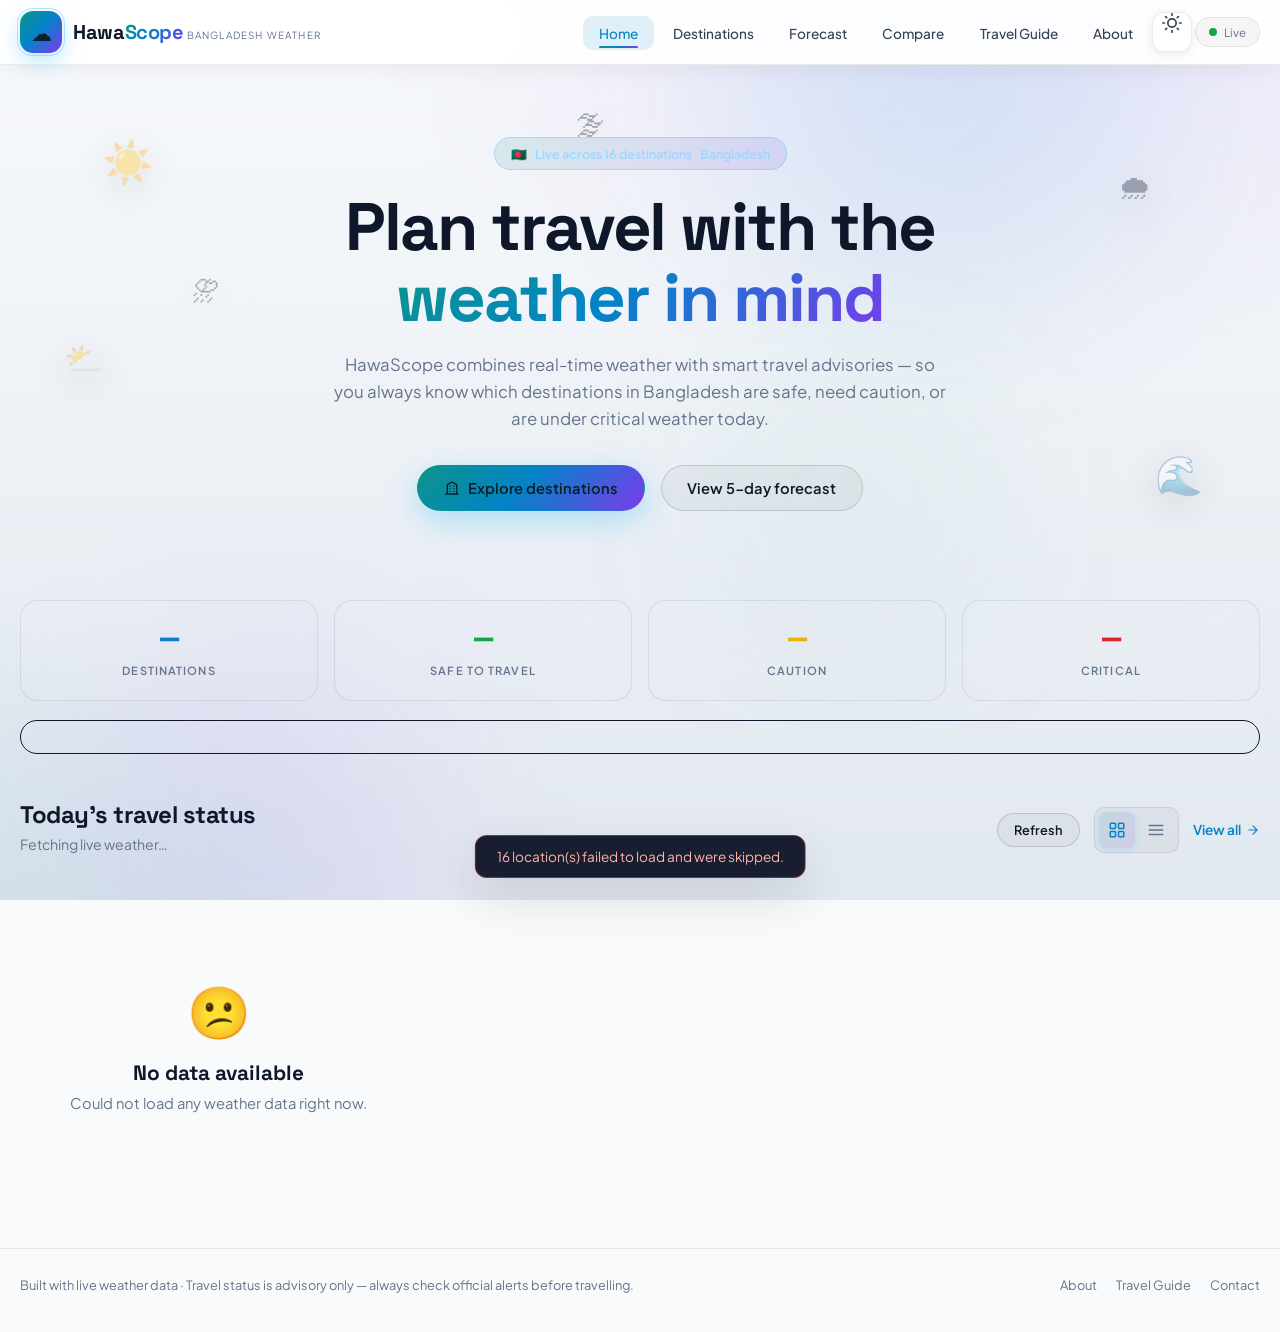
==== index.html @ f5f7fde5 "Initial commit: HawaScope weather site" ====
<!DOCTYPE html>
<html lang="en">
<head>
  <meta charset="UTF-8" />
  <meta name="viewport" content="width=device-width, initial-scale=1.0" />
  <meta name="description" content="HawaScope — real-time weather and travel guide for Bangladesh destinations" />
  <title>HawaScope — Bangladesh Travel Weather</title>
  <link rel="icon" href="data:image/svg+xml,<svg xmlns='http://www.w3.org/2000/svg' viewBox='0 0 100 100'><text y='.9em' font-size='90'>🌤</text></svg>" />
  <link rel="preconnect" href="https://fonts.googleapis.com" />
  <link rel="preconnect" href="https://fonts.gstatic.com" crossorigin />
  <link href="https://fonts.googleapis.com/css2?family=Space+Grotesk:wght@500;600;700&family=Plus+Jakarta+Sans:wght@400;500;600;700&family=JetBrains+Mono:wght@400;500;600;700&display=swap" rel="stylesheet" />
  <link rel="stylesheet" href="css/style.css" />
</head>
<body>
  <div class="bg" aria-hidden="true">
    <div class="orb orb-a"></div>
    <div class="orb orb-b"></div>
    <div class="orb orb-c"></div>
  </div>

  <nav class="navbar">
    <div class="container nav-inner">
      <a class="logo" href="index.html">
        <span class="logo-mark">☁</span>
        <span>
          <span class="logo-text">Hawa<span class="grad-text">Scope</span></span>
          <span class="logo-tag">Bangladesh Weather</span>
        </span>
      </a>
      <button class="nav-toggle" aria-label="Menu">☰</button>
      <ul class="nav-links">
        <li><a class="nav-link" href="index.html">Home</a></li>
        <li><a class="nav-link" href="destinations.html">Destinations</a></li>
        <li><a class="nav-link" href="forecast.html">Forecast</a></li>
        <li><a class="nav-link" href="compare.html">Compare</a></li>
        <li><a class="nav-link" href="guide.html">Travel Guide</a></li>
        <li><a class="nav-link" href="about.html">About</a></li>
        <li>
          <button class="theme-toggle" id="themeToggle" aria-label="Toggle theme" title="Toggle theme">
            <svg class="theme-icon-sun" viewBox="0 0 24 24" fill="none" stroke="currentColor" stroke-width="2" stroke-linecap="round" stroke-linejoin="round"><circle cx="12" cy="12" r="5"/><path d="M12 1v2M12 21v2M4.22 4.22l1.42 1.42M18.36 18.36l1.42 1.42M1 12h2M21 12h2M4.22 19.78l1.42-1.42M18.36 5.64l1.42-1.42"/></svg>
            <svg class="theme-icon-moon" viewBox="0 0 24 24" fill="none" stroke="currentColor" stroke-width="2" stroke-linecap="round" stroke-linejoin="round"><path d="M12 3a6 6 0 0 0 9 9 9 9 0 1 1-9-9Z"/></svg>
          </button>
        </li>
        <li><span class="nav-status"><i class="live-dot"></i><span id="navStatus">Live</span></span></li>
      </ul>
    </div>
  </nav>

  <header class="hero">
    <div class="hero-weather-icons" aria-hidden="true">
      <span class="float-icon">☀️</span>
      <span class="float-icon">🌧</span>
      <span class="float-icon">⛅</span>
      <span class="float-icon">🌊</span>
      <span class="float-icon">⛈</span>
      <span class="float-icon">🌫</span>
    </div>
    <div class="container hero-inner">
      <div class="hero-badge"><span>🇧🇩</span> Live across 16 destinations · Bangladesh</div>
      <h1 class="hero-title">Plan travel with the <span class="grad-text">weather in mind</span></h1>
      <p class="hero-sub">HawaScope combines real-time weather with smart travel advisories — so you always know which destinations in Bangladesh are safe, need caution, or are under critical weather today.</p>
      <div class="hero-actions">
        <a class="btn btn-primary" href="destinations.html">
          <svg viewBox="0 0 24 24" fill="none" stroke="currentColor" stroke-width="2" stroke-linecap="round" stroke-linejoin="round"><path d="M3 21h18M5 21V7l7-4 7 4v14M9 9h.01M9 13h.01M9 17h.01M15 9h.01M15 13h.01M15 17h.01"/></svg>
          Explore destinations
        </a>
        <a class="btn btn-ghost" href="forecast.html">View 5-day forecast</a>
      </div>
    </div>
  </header>

  <main class="container">
    <section class="stat-row" id="statRow">
      <div class="stat accent"><div class="stat-value" id="statTotal">—</div><div class="stat-label">Destinations</div></div>
      <div class="stat good"><div class="stat-value" id="statGood">—</div><div class="stat-label">Safe to travel</div></div>
      <div class="stat caution"><div class="stat-value" id="statCaution">—</div><div class="stat-label">Caution</div></div>
      <div class="stat critical"><div class="stat-value" id="statCritical">—</div><div class="stat-label">Critical</div></div>
    </section>

    <section class="status-alert" id="statusAlert" hidden></section>

    <div class="section-head">
      <div>
        <h2>Today's travel status</h2>
        <p class="section-sub" id="lastUpdated">Fetching live weather…</p>
      </div>
      <div style="display:flex;align-items:center;gap:0.9rem">
        <button id="refreshBtn" class="btn btn-ghost btn-sm" title="Refresh weather data">Refresh</button>
        <div class="view-toggle" role="group" aria-label="View mode">
          <button type="button" class="view-btn active" data-view="grid" aria-pressed="true" title="Grid view">
            <svg viewBox="0 0 24 24" fill="none" stroke="currentColor" stroke-width="2" stroke-linecap="round" stroke-linejoin="round"><rect x="3" y="3" width="7" height="7" rx="1"/><rect x="14" y="3" width="7" height="7" rx="1"/><rect x="3" y="14" width="7" height="7" rx="1"/><rect x="14" y="14" width="7" height="7" rx="1"/></svg>
          </button>
          <button type="button" class="view-btn" data-view="list" aria-pressed="false" title="List view">
            <svg viewBox="0 0 24 24" fill="none" stroke="currentColor" stroke-width="2" stroke-linecap="round" stroke-linejoin="round"><line x1="3" y1="6" x2="21" y2="6"/><line x1="3" y1="12" x2="21" y2="12"/><line x1="3" y1="18" x2="21" y2="18"/></svg>
          </button>
        </div>
        <a class="section-link" href="destinations.html">View all <svg viewBox="0 0 24 24" fill="none" stroke="currentColor" stroke-width="2" stroke-linecap="round" stroke-linejoin="round"><path d="M5 12h14M12 5l7 7-7 7"/></svg></a>
      </div>
    </div>

    <section class="dest-grid critical-row" id="criticalGrid" hidden></section>
    <section class="dest-grid main-grid" id="destGrid"></section>
  </main>

  <footer class="site-footer">
    <div class="container footer-inner">
      <p>Built with live weather data · Travel status is advisory only — always check official alerts before travelling.</p>
      <div class="footer-links">
        <a href="about.html">About</a>
        <a href="guide.html">Travel Guide</a>
        <a href="about.html#contact">Contact</a>
      </div>
    </div>
  </footer>

  <div class="modal-overlay" id="modalOverlay" hidden>
    <div class="modal" role="dialog" aria-modal="true" aria-labelledby="modalTitle">
      <button class="modal-close" id="modalClose" aria-label="Close">×</button>
      <div id="modalBody"></div>
    </div>
  </div>

  <div id="toast" class="toast" hidden></div>

  <script src="js/shared.js"></script>
  <script src="js/home.js"></script>
</body>
</html>
---- css/style.css ----
:root {
  --bg: #070b14;
  --bg-soft: #0c1220;
  --bg-card: #0e1524;
  --card: rgba(255, 255, 255, 0.055);
  --card-hover: rgba(255, 255, 255, 0.09);
  --border: rgba(255, 255, 255, 0.09);
  --border-strong: rgba(255, 255, 255, 0.16);
  --text: #eef2f9;
  --muted: #94a3b8;
  --good: #2ecc71;
  --caution: #f5a623;
  --critical: #ef4444;
  --teal: #2dd4bf;
  --violet: #8b5cf6;
  --amber: #fbbf24;
  --sky: #38bdf8;
  --accent: #38bdf8;
  --grad: linear-gradient(135deg, #2dd4bf 0%, #38bdf8 45%, #8b5cf6 100%);
  --grad-soft: linear-gradient(135deg, rgba(45, 212, 191, 0.14), rgba(139, 92, 246, 0.14));
  --radius: 18px;
  --radius-sm: 12px;
  --shadow: 0 20px 50px rgba(0, 0, 0, 0.45);
  --good-soft: rgba(46, 204, 113, 0.16);
  --caution-soft: rgba(245, 166, 35, 0.16);
  --critical-soft: rgba(239, 68, 68, 0.16);
  --font-display: 'Space Grotesk', 'Segoe UI', sans-serif;
  --font-body: 'Plus Jakarta Sans', 'Segoe UI', sans-serif;
  --font-mono: 'JetBrains Mono', 'SFMono-Regular', Consolas, monospace;
  --font: var(--font-body);
}

[data-theme="light"] {
  --bg: #f8fafc;
  --bg-soft: #f1f5f9;
  --bg-card: #ffffff;
  --card: rgba(0, 0, 0, 0.035);
  --card-hover: rgba(0, 0, 0, 0.06);
  --border: rgba(0, 0, 0, 0.08);
  --border-strong: rgba(0, 0, 0, 0.14);
  --text: #0f172a;
  --muted: #64748b;
  --good: #16a34a;
  --caution: #eab308;
  --critical: #dc2626;
  --teal: #0d9488;
  --violet: #7c3aed;
  --amber: #f59e0b;
  --sky: #0284c7;
  --accent: #0284c7;
  --grad: linear-gradient(135deg, #0d9488 0%, #0284c7 45%, #7c3aed 100%);
  --grad-soft: linear-gradient(135deg, rgba(13, 148, 136, 0.12), rgba(124, 58, 237, 0.12));
  --shadow: 0 20px 50px rgba(0, 0, 0, 0.12);
  --good-soft: rgba(22, 163, 74, 0.14);
  --caution-soft: rgba(234, 179, 8, 0.14);
  --critical-soft: rgba(220, 38, 38, 0.14);
}

* { margin: 0; padding: 0; box-sizing: border-box; }
html { scroll-behavior: smooth; }
body {
  font-family: var(--font-body);
  background: var(--bg);
  color: var(--text);
  min-height: 100vh;
  overflow-x: hidden;
  display: flex;
  flex-direction: column;
  transition: background 0.3s ease, color 0.3s ease;
}
main { flex: 1; }

h1, h2, h3, h4, h5, h6, .logo-text, .hero-title, .page-title, .section-head h2, .card-body h2, .featured-badge h2 {
  font-family: var(--font-display);
}

body, .nav-link, .btn, .chip, .search-box input, .summary-bar, .legend, .status-alert, .card-sub, .featured-sub, .featured-reason span, .featured-desc, .card-foot, .card-foot .guide-link, .section-link, .page-sub, .hero-sub, .nav-status, .filter-chips, .toolbar {
  font-family: var(--font-body);
}

.stat .stat-value,
.stat-value,
.weather-text .temp,
.featured-temp .temp,
.featured-metrics .metric .metric-value,
.metric-tile .m-value,
.summary-count,
.summary-legends .legend,
.card-weather .metric span,
.card-weather .metric,
.metric .metric-value {
  font-family: var(--font-mono);
}

/* ---------- Animated background ---------- */
.bg {
  position: fixed;
  inset: 0;
  z-index: -1;
  overflow: hidden;
  background:
    radial-gradient(1200px 800px at 80% -10%, rgba(139, 92, 246, 0.16), transparent 60%),
    radial-gradient(1000px 700px at -10% 110%, rgba(45, 212, 191, 0.12), transparent 60%),
    linear-gradient(180deg, #070b14 0%, #0a1120 100%);
  transition: background 0.5s ease;
}
[data-theme="light"] .bg {
  background:
    radial-gradient(1200px 800px at 80% -10%, rgba(124, 58, 237, 0.12), transparent 60%),
    radial-gradient(1000px 700px at -10% 110%, rgba(13, 148, 136, 0.1), transparent 60%),
    linear-gradient(180deg, #f8fafc 0%, #e2e8f0 100%);
}
.orb {
  position: absolute;
  border-radius: 50%;
  filter: blur(90px);
  opacity: 0.5;
  animation: float 18s ease-in-out infinite;
}
.orb-a { width: 420px; height: 420px; top: -120px; right: 10%; background: rgba(56, 189, 248, 0.25); }
.orb-b { width: 380px; height: 380px; bottom: -120px; left: 5%; background: rgba(139, 92, 246, 0.22); animation-delay: -6s; }
.orb-c { width: 300px; height: 300px; top: 40%; left: 55%; background: rgba(45, 212, 191, 0.12); animation-delay: -12s; }
[data-theme="light"] .orb-a { background: rgba(2, 132, 199, 0.18); }
[data-theme="light"] .orb-b { background: rgba(124, 58, 237, 0.15); }
[data-theme="light"] .orb-c { background: rgba(13, 148, 136, 0.1); }
@keyframes float {
  0%, 100% { transform: translateY(0) scale(1); }
  50% { transform: translateY(-40px) scale(1.08); }
}

/* ---------- Layout ---------- */
.container { width: min(1280px, 100% - 2.5rem); margin-inline: auto; }

/* ---------- Navbar ---------- */
.navbar {
  position: sticky;
  top: 0;
  z-index: 90;
  background: var(--navbar-bg);
  backdrop-filter: blur(16px);
  border-bottom: 1px solid var(--border);
  transition: background 0.3s ease, border-color 0.3s ease;
}
[data-theme="light"] .navbar {
  --navbar-bg: rgba(255, 255, 255, 0.92);
  --navbar-shadow: 0 4px 24px rgba(0, 0, 0, 0.06);
  box-shadow: var(--navbar-shadow);
}
[data-theme="dark"] .navbar {
  --navbar-bg: rgba(7, 11, 20, 0.85);
  --navbar-shadow: none;
  box-shadow: none;
}
.nav-inner {
  display: flex;
  align-items: center;
  justify-content: space-between;
  gap: 1.5rem;
  padding: 0.7rem 0;
}
.logo { display: flex; align-items: center; gap: 0.7rem; text-decoration: none; color: var(--text); }
.logo-mark {
  width: 42px; height: 42px;
  display: grid; place-items: center;
  border-radius: 13px;
  background: var(--grad);
  color: #06222a;
  font-size: 1.3rem;
  box-shadow: 0 8px 22px rgba(56, 189, 248, 0.35);
  position: relative;
}
.logo-mark::after {
  content: '';
  position: absolute; inset: -3px;
  border-radius: 15px;
  border: 1px solid rgba(56, 189, 248, 0.35);
  animation: ring 3s ease infinite;
}
@keyframes ring {
  0%, 100% { transform: scale(1); opacity: 0.6; }
  50% { transform: scale(1.12); opacity: 0; }
}
.logo-text { font-size: 1.25rem; font-weight: 800; letter-spacing: -0.02em; }
.logo-text .grad-text { background: var(--grad); -webkit-background-clip: text; background-clip: text; -webkit-text-fill-color: transparent; }
.logo-tag { font-size: 0.62rem; color: var(--muted); letter-spacing: 0.12em; text-transform: uppercase; }

.nav-links { display: flex; align-items: center; gap: 0.2rem; list-style: none; }
.nav-link {
  padding: 0.55rem 1rem;
  border-radius: 10px;
  font-size: 0.85rem;
  font-weight: 500;
  color: var(--nav-link-color);
  text-decoration: none;
  transition: all 0.2s ease;
  position: relative;
}
[data-theme="light"] .nav-link { --nav-link-color: #334155; }
[data-theme="dark"] .nav-link { --nav-link-color: var(--muted); }
.nav-link:hover { color: var(--nav-link-hover-color); background: var(--nav-link-hover-bg); }
[data-theme="light"] .nav-link:hover { --nav-link-hover-color: #0f172a; --nav-link-hover-bg: rgba(0, 0, 0, 0.06); }
[data-theme="dark"] .nav-link:hover { --nav-link-hover-color: var(--text); --nav-link-hover-bg: var(--card); }
.nav-link.active { color: var(--nav-link-active-color); background: var(--nav-link-active-bg); }
[data-theme="light"] .nav-link.active { --nav-link-active-color: var(--sky); --nav-link-active-bg: rgba(2, 132, 199, 0.12); }
[data-theme="dark"] .nav-link.active { --nav-link-active-color: var(--text); --nav-link-active-bg: var(--grad-soft); }
.nav-link.active::after {
  content: '';
  position: absolute;
  left: 1rem; right: 1rem; bottom: 0.15rem;
  height: 2.5px;
  border-radius: 2px;
  background: var(--grad);
}
.nav-status {
  display: inline-flex; align-items: center; gap: 0.45rem;
  font-size: 0.72rem; color: var(--muted);
  border: 1px solid var(--border);
  padding: 0.4rem 0.8rem;
  border-radius: 999px;
  background: var(--card);
}
.live-dot { width: 8px; height: 8px; border-radius: 50%; background: var(--good); box-shadow: 0 0 0 0 rgba(46, 204, 113, 0.6); animation: livePulse 1.6s infinite; }
.live-dot.off { background: var(--caution); animation: none; box-shadow: none; }
@keyframes livePulse {
  0% { box-shadow: 0 0 0 0 rgba(46, 204, 113, 0.6); }
  70% { box-shadow: 0 0 0 7px rgba(46, 204, 113, 0); }
  100% { box-shadow: 0 0 0 0 rgba(46, 204, 113, 0); }
}
.nav-toggle { display: none; background: none; border: 1px solid var(--border); color: var(--text); border-radius: 10px; width: 40px; height: 40px; font-size: 1.2rem; cursor: pointer; }
.theme-toggle {
  display: grid;
  place-items: center;
  width: 40px;
  height: 40px;
  border: 1px solid var(--border);
  border-radius: 12px;
  background: var(--theme-toggle-bg);
  color: var(--theme-toggle-color);
  cursor: pointer;
  transition: all 0.25s ease;
  box-shadow: var(--theme-toggle-shadow);
}
[data-theme="light"] .theme-toggle { --theme-toggle-bg: #fff; --theme-toggle-color: #334155; --theme-toggle-shadow: 0 2px 8px rgba(0, 0, 0, 0.08); }
[data-theme="dark"] .theme-toggle { --theme-toggle-bg: var(--card); --theme-toggle-color: var(--text); --theme-toggle-shadow: 0 2px 8px rgba(0, 0, 0, 0.2); }
.theme-toggle:hover { background: var(--theme-toggle-hover-bg); border-color: var(--border-strong); transform: scale(1.08); box-shadow: var(--theme-toggle-hover-shadow); }
[data-theme="light"] .theme-toggle:hover { --theme-toggle-hover-bg: #f8fafc; --theme-toggle-hover-shadow: 0 4px 16px rgba(0, 0, 0, 0.1); }
[data-theme="dark"] .theme-toggle:hover { --theme-toggle-hover-bg: var(--card-hover); --theme-toggle-hover-shadow: 0 4px 16px rgba(0, 0, 0, 0.3); }
.theme-toggle:active { transform: scale(0.95); }
.theme-toggle:focus-visible { outline: 2px solid var(--sky); outline-offset: 2px; }
.theme-toggle svg { width: 20px; height: 20px; transition: transform 0.35s cubic-bezier(0.34, 1.56, 0.64, 1), opacity 0.3s ease; }
.theme-toggle .theme-icon-sun { transform: rotate(-90deg) scale(0); opacity: 0; }
.theme-toggle .theme-icon-moon { transform: rotate(0) scale(1); opacity: 1; }
[data-theme="light"] .theme-toggle .theme-icon-sun { transform: rotate(0) scale(1); opacity: 1; }
[data-theme="light"] .theme-toggle .theme-icon-moon { transform: rotate(90deg) scale(0); opacity: 0; }

/* ---------- Hero ---------- */
.hero { position: relative; padding: 4.5rem 0 3rem; overflow: hidden; }
.hero-inner { text-align: center; max-width: 820px; margin-inline: auto; }
.hero-badge {
  display: inline-flex; align-items: center; gap: 0.5rem;
  font-size: 0.78rem; font-weight: 600;
  padding: 0.45rem 1rem;
  border-radius: 999px;
  background: var(--grad-soft);
  border: 1px solid rgba(56, 189, 248, 0.3);
  color: #9ad7ff;
  margin-bottom: 1.4rem;
  animation: fadeUp 0.6s ease both;
}
.hero-title {
  font-size: clamp(2.4rem, 6vw, 4.2rem);
  font-weight: 800;
  letter-spacing: -0.03em;
  line-height: 1.05;
  animation: fadeUp 0.6s ease 0.08s both;
}
.hero-title .grad-text {
  background: var(--grad);
  -webkit-background-clip: text;
  background-clip: text;
  -webkit-text-fill-color: transparent;
}
.hero-sub {
  margin-top: 1.2rem;
  font-size: 1.05rem;
  color: var(--muted);
  max-width: 620px;
  margin-inline: auto;
  line-height: 1.6;
  animation: fadeUp 0.6s ease 0.16s both;
}
.hero-actions { margin-top: 2rem; display: flex; gap: 1rem; justify-content: center; flex-wrap: wrap; animation: fadeUp 0.6s ease 0.24s both; }
.btn {
  display: inline-flex; align-items: center; gap: 0.5rem;
  padding: 0.8rem 1.6rem;
  border-radius: 999px;
  font-weight: 600;
  font-size: 0.92rem;
  text-decoration: none;
  border: 1px solid transparent;
  cursor: pointer;
  transition: 0.22s;
  font-family: inherit;
}
.btn-primary { background: var(--grad); color: #052024; box-shadow: 0 10px 30px rgba(56, 189, 248, 0.35); }
.btn-primary:hover { transform: translateY(-2px); box-shadow: 0 14px 36px rgba(56, 189, 248, 0.5); }
.btn-ghost { background: var(--card); color: var(--text); border-color: var(--border-strong); backdrop-filter: blur(8px); }
.btn-ghost:hover { background: var(--card-hover); transform: translateY(-2px); }
.btn svg { width: 16px; height: 16px; }
.btn-sm { padding: 0.5rem 1rem; font-size: 0.8rem; }
.btn[disabled] { opacity: 0.6; cursor: wait; transform: none; }

.hero-weather-icons { position: absolute; inset: 0; pointer-events: none; }
.float-icon {
  position: absolute;
  font-size: 2.2rem;
  opacity: 0.35;
  filter: drop-shadow(0 10px 20px rgba(0,0,0,0.4));
  animation: bob 7s ease-in-out infinite;
}
.float-icon:nth-child(1) { top: 14%; left: 8%; animation-delay: 0s; font-size: 2.6rem; }
.float-icon:nth-child(2) { top: 20%; right: 10%; animation-delay: -1.5s; font-size: 2.1rem; }
.float-icon:nth-child(3) { top: 55%; left: 5%; animation-delay: -3s; font-size: 2rem; }
.float-icon:nth-child(4) { bottom: 12%; right: 6%; animation-delay: -4.5s; font-size: 2.4rem; }
.float-icon:nth-child(5) { top: 42%; left: 15%; animation-delay: -6s; font-size: 1.7rem; }
.float-icon:nth-child(6) { top: 8%; left: 45%; animation-delay: -2.2s; font-size: 1.8rem; }
@keyframes bob {
  0%, 100% { transform: translateY(0) rotate(-4deg); }
  50% { transform: translateY(-22px) rotate(5deg); }
}

/* ---------- Stats row ---------- */
.stat-row {
  display: grid;
  grid-template-columns: repeat(auto-fit, minmax(160px, 1fr));
  gap: 1rem;
  margin-top: 2.6rem;
}
.stat {
  position: relative;
  background: linear-gradient(145deg, rgba(255,255,255,0.06) 0%, rgba(255,255,255,0.025) 100%);
  border: 1px solid var(--border);
  border-radius: 18px;
  padding: 1.4rem 1.5rem;
  text-align: center;
  backdrop-filter: blur(20px);
  animation: statEntrance 0.6s cubic-bezier(0.16, 1, 0.3, 1) both;
  overflow: hidden;
  transition: all 0.3s ease;
}
.stat::before {
  content: '';
  position: absolute;
  inset: 0;
  border-radius: 18px;
  padding: 1px;
  background: linear-gradient(135deg, transparent 20%, rgba(56, 189, 248, 0.18) 50%, transparent 80%);
  -webkit-mask: linear-gradient(#fff 0 0) content-box, linear-gradient(#fff 0 0);
  -webkit-mask-composite: xor;
  mask-composite: exclude;
  opacity: 0;
  transition: opacity 0.3s ease;
  pointer-events: none;
}
.stat::after {
  content: '';
  position: absolute;
  top: 0; left: 0; right: 0;
  height: 3px;
  background: var(--grad);
  transform: scaleX(0);
  transform-origin: left;
  transition: transform 0.4s cubic-bezier(0.16, 1, 0.3, 1);
  border-radius: 18px 18px 0 0;
}
.stat.good::after { background: linear-gradient(90deg, var(--good), var(--teal)); }
.stat.caution::after { background: linear-gradient(90deg, var(--caution), var(--amber)); }
.stat.critical::after { background: linear-gradient(90deg, var(--critical), #ff6b6b); }
.stat.accent::after { background: var(--grad); }

.stat:hover {
  transform: translateY(-4px);
  box-shadow: 0 20px 40px -12px rgba(0, 0, 0, 0.4);
  border-color: rgba(56, 189, 248, 0.25);
}
.stat:hover::before { opacity: 1; }
.stat:hover::after { transform: scaleX(1); }

@keyframes statEntrance {
  from { opacity: 0; transform: translateY(16px) scale(0.98); }
  to { opacity: 1; transform: translateY(0) scale(1); }
}

.stat:nth-child(1) { animation-delay: 0s; }
.stat:nth-child(2) { animation-delay: 0.06s; }
.stat:nth-child(3) { animation-delay: 0.12s; }
.stat:nth-child(4) { animation-delay: 0.18s; }

.stat .stat-value { font-size: 2rem; font-weight: 700; letter-spacing: -0.02em; line-height: 1; }
.stat .stat-label { font-size: 0.7rem; color: var(--muted); text-transform: uppercase; letter-spacing: 0.1em; margin-top: 0.5rem; font-weight: 600; }
.stat.good .stat-value { color: var(--good); }
.stat.caution .stat-value { color: var(--caution); }
.stat.critical .stat-value { color: var(--critical); }
.stat.accent .stat-value { background: var(--grad); -webkit-background-clip: text; background-clip: text; -webkit-text-fill-color: transparent; }

/* ---------- Section titles ---------- */
.section-head { margin: 2.8rem 0 1.3rem; display: flex; align-items: end; justify-content: space-between; gap: 1rem; flex-wrap: wrap; }
.section-head h2 { font-size: 1.5rem; font-weight: 800; letter-spacing: -0.02em; }
.section-head .section-sub { color: var(--muted); font-size: 0.88rem; margin-top: 0.3rem; }
.section-link { color: var(--accent); font-size: 0.85rem; font-weight: 600; text-decoration: none; display: inline-flex; align-items: center; gap: 0.3rem; }
.section-link svg { width: 14px; height: 14px; }
.section-link:hover { text-decoration: underline; }

/* ---------- Page head (subpages) ---------- */
.page-head { padding: 2.6rem 0 1.2rem; text-align: center; }
.page-title { font-size: clamp(1.8rem, 4vw, 2.6rem); font-weight: 800; letter-spacing: -0.03em; }
.page-title .grad-text { background: var(--grad); -webkit-background-clip: text; background-clip: text; -webkit-text-fill-color: transparent; }
.page-sub { margin-top: 0.6rem; color: var(--muted); font-size: 0.95rem; max-width: 640px; margin-inline: auto; }

/* ---------- Toolbar (search/filter) ---------- */
.toolbar { display: flex; flex-wrap: wrap; gap: 0.9rem; align-items: center; margin-top: 1.4rem; }
.search-box {
  flex: 1 1 260px;
  display: flex; align-items: center; gap: 0.6rem;
  background: var(--card);
  border: 1px solid var(--border);
  border-radius: 14px;
  padding: 0.65rem 0.9rem;
  transition: 0.2s;
}
.search-box:focus-within { border-color: var(--sky); box-shadow: 0 0 0 3px rgba(56, 189, 248, 0.15); }
.search-box svg { width: 18px; height: 18px; color: var(--muted); flex-shrink: 0; }
.search-box input {
  flex: 1;
  background: none; border: none; outline: none;
  color: var(--text); font-size: 0.9rem; font-family: inherit;
}
.search-box input::placeholder { color: var(--muted); }
.filter-chips { display: flex; gap: 0.5rem; flex-wrap: wrap; }
.chip {
  padding: 0.5rem 0.95rem;
  border-radius: 999px;
  border: 1px solid var(--border);
  background: var(--card);
  color: var(--muted);
  font-size: 0.8rem;
  font-weight: 500;
  cursor: pointer;
  transition: 0.18s;
  font-family: inherit;
}
.chip:hover { color: var(--text); border-color: var(--border-strong); }
.chip.active {
  background: var(--grad);
  color: #052024;
  border-color: transparent;
  font-weight: 600;
}

/* ---------- Summary bar ---------- */
.summary-bar {
  margin-top: 1.4rem;
  display: flex;
  align-items: center;
  gap: 1.5rem;
  flex-wrap: wrap;
  padding: 1rem 1.5rem;
  border-radius: 18px;
  background: linear-gradient(145deg, rgba(255,255,255,0.06) 0%, rgba(255,255,255,0.025) 100%);
  border: 1px solid var(--border);
  backdrop-filter: blur(20px);
  font-size: 0.88rem;
  animation: fadeUp 0.5s ease 0.1s both;
  position: relative;
  overflow: hidden;
}
.summary-bar::before {
  content: '';
  position: absolute;
  top: 0; left: 0; right: 0;
  height: 3px;
  background: var(--grad);
  border-radius: 18px 18px 0 0;
}
.summary-count { font-weight: 700; color: var(--text); }
.summary-legends { display: flex; gap: 1.5rem; flex-wrap: wrap; }
.legend { display: inline-flex; align-items: center; gap: 0.5rem; color: var(--muted); font-weight: 500; font-size: 0.82rem; }
.dot { width: 10px; height: 10px; border-radius: 50%; display: inline-block; box-shadow: 0 0 12px currentColor; animation: dotPulse 2s ease-in-out infinite; }
.dot-good { background: var(--good); color: var(--good); }
.dot-caution { background: var(--caution); color: var(--caution); }
.dot-critical { background: var(--critical); color: var(--critical); }
@keyframes dotPulse {
  0%, 100% { transform: scale(1); opacity: 0.8; }
  50% { transform: scale(1.2); opacity: 1; }
}
.last-updated { margin-left: auto; color: var(--muted); font-size: 0.78rem; font-weight: 500; }

/* ---------- Status alert ---------- */
.status-alert {
  margin-top: 1.2rem;
  padding: 1rem 1.4rem;
  border-radius: 18px;
  border: 1px solid;
  display: flex;
  align-items: flex-start;
  gap: 1rem;
  font-size: 0.92rem;
  line-height: 1.6;
  animation: alertEntrance 0.5s cubic-bezier(0.16, 1, 0.3, 1) both;
  position: relative;
  overflow: hidden;
}
.status-alert::before {
  content: '';
  position: absolute;
  left: 0; top: 0; bottom: 0;
  width: 4px;
}
.status-alert.critical { background: linear-gradient(135deg, var(--critical-soft), rgba(239, 68, 68, 0.05)); border-color: rgba(239, 68, 68, 0.35); color: #ffb3ab; }
.status-alert.critical::before { background: linear-gradient(180deg, var(--critical), #ff6b6b); }
.status-alert.caution { background: linear-gradient(135deg, var(--caution-soft), rgba(245, 166, 35, 0.05)); border-color: rgba(245, 166, 35, 0.35); color: #ffd9a0; }
.status-alert.caution::before { background: linear-gradient(180deg, var(--caution), var(--amber)); }
.status-alert.good { background: linear-gradient(135deg, var(--good-soft), rgba(46, 204, 113, 0.05)); border-color: rgba(46, 204, 113, 0.3); color: #a8ecc3; }
.status-alert.good::before { background: linear-gradient(180deg, var(--good), var(--teal)); }
.status-alert .alert-icon { font-size: 1.4rem; flex-shrink: 0; margin-top: 0.1rem; }
.status-alert b { margin-inline: 0.15rem; font-weight: 700; color: inherit; }
.status-alert div { flex: 1; }

@keyframes alertEntrance {
  from { opacity: 0; transform: translateY(-10px) scale(0.98); }
  to { opacity: 1; transform: translateY(0) scale(1); }
}

/* ---------- Grid & cards ---------- */
.dest-grid {
  display: grid;
  grid-template-columns: repeat(auto-fill, minmax(320px, 1fr));
  gap: 1.5rem;
  padding: 0.5rem 0 1rem;
}

.card {
  position: relative;
  border-radius: 22px;
  background: linear-gradient(145deg, rgba(255,255,255,0.06) 0%, rgba(255,255,255,0.02) 100%);
  border: 1px solid var(--border);
  backdrop-filter: blur(20px);
  overflow: hidden;
  cursor: pointer;
  transition: transform 0.4s cubic-bezier(0.16, 1, 0.3, 1), 
              box-shadow 0.4s cubic-bezier(0.16, 1, 0.3, 1),
              border-color 0.3s ease;
  animation: cardEntrance 0.6s cubic-bezier(0.16, 1, 0.3, 1) both;
  display: flex;
  flex-direction: column;
  min-height: 380px;
}

.card::before {
  content: '';
  position: absolute;
  inset: 0;
  border-radius: 22px;
  padding: 1px;
  background: linear-gradient(135deg, transparent 20%, rgba(56, 189, 248, 0.18) 50%, transparent 80%);
  -webkit-mask: linear-gradient(#fff 0 0) content-box, linear-gradient(#fff 0 0);
  -webkit-mask-composite: xor;
  mask-composite: exclude;
  opacity: 0;
  transition: opacity 0.4s ease;
  pointer-events: none;
}

.card::after {
  content: '';
  position: absolute;
  top: 0;
  left: 0;
  right: 0;
  height: 4px;
  background: var(--grad);
  transform: scaleX(0);
  transform-origin: left;
  transition: transform 0.4s cubic-bezier(0.16, 1, 0.3, 1);
  border-radius: 22px 22px 0 0;
}

.card[data-status="good"]::after { background: linear-gradient(90deg, var(--good), var(--teal)); }
.card[data-status="caution"]::after { background: linear-gradient(90deg, var(--caution), var(--amber)); }
.card[data-status="critical"]::after { background: linear-gradient(90deg, var(--critical), #ff6b6b); }

@media (hover: hover) and (pointer: fine) {
  .card:hover {
    transform: translateY(-8px) scale(1.01);
    box-shadow: 0 32px 64px -12px rgba(0, 0, 0, 0.5), 0 0 0 1px rgba(56, 189, 248, 0.2);
    border-color: rgba(56, 189, 248, 0.3);
  }
  .card:hover::before { opacity: 1; }
  .card:hover::after { transform: scaleX(1); }
}

@keyframes cardEntrance {
  from { opacity: 0; transform: translateY(24px) scale(0.98); }
  to { opacity: 1; transform: translateY(0) scale(1); }
}

.card-top { 
  display: flex; 
  align-items: flex-start; 
  justify-content: space-between; 
  padding: 1.5rem 1.5rem 0; 
  gap: 1rem;
}

.card-badge {
  font-size: 0.65rem;
  font-weight: 700;
  letter-spacing: 0.1em;
  text-transform: uppercase;
  padding: 0.4rem 0.9rem;
  border-radius: 999px;
  display: inline-flex;
  align-items: center;
  gap: 0.4rem;
  flex-shrink: 0;
  white-space: nowrap;
  box-shadow: 0 4px 16px rgba(0, 0, 0, 0.2);
}
.badge-good { background: linear-gradient(135deg, var(--good-soft), rgba(46, 204, 113, 0.08)); color: var(--good); border: 1px solid rgba(46, 204, 113, 0.3); }
.badge-caution { background: linear-gradient(135deg, var(--caution-soft), rgba(245, 166, 35, 0.08)); color: var(--caution); border: 1px solid rgba(245, 166, 35, 0.3); }
.badge-critical { background: linear-gradient(135deg, var(--critical-soft), rgba(239, 68, 68, 0.08)); color: var(--critical); border: 1px solid rgba(239, 68, 68, 0.35); animation: pulseBadge 2s ease infinite; }
@keyframes pulseBadge {
  0%, 100% { box-shadow: 0 4px 16px rgba(239, 68, 68, 0.15), 0 0 0 0 rgba(239, 68, 68, 0.3); }
  50% { box-shadow: 0 4px 16px rgba(239, 68, 68, 0.25), 0 0 0 8px rgba(239, 68, 68, 0); }
}
.badge-dot { width: 8px; height: 8px; border-radius: 50%; background: currentColor; box-shadow: 0 0 8px currentColor; }

.card-status-icon { font-size: 1.8rem; line-height: 1; filter: drop-shadow(0 2px 8px rgba(0,0,0,0.3)); }

.card-body { padding: 1rem 1.5rem 0; flex: 1; display: flex; flex-direction: column; }
.card-body h2 { 
  font-size: 1.4rem; 
  font-weight: 800; 
  letter-spacing: -0.02em; 
  display: flex; 
  align-items: center; 
  gap: 0.5rem;
  line-height: 1.2;
  background: linear-gradient(135deg, var(--text) 0%, var(--muted) 100%);
  -webkit-background-clip: text;
  background-clip: text;
  -webkit-text-fill-color: transparent;
}
.card-body h2 .flag { font-size: 1.15rem; }
.card-sub { font-size: 0.82rem; color: var(--muted); margin-top: 0.35rem; font-weight: 400; letter-spacing: 0.01em; }

.card-weather { 
  display: flex; 
  align-items: center; 
  justify-content: space-between; 
  gap: 1.2rem; 
  padding: 1.2rem 1.5rem 0; 
  margin-top: auto;
}
.weather-cond { display: flex; align-items: center; gap: 1rem; flex: 1; min-width: 0; }
.weather-icon { 
  font-size: 3.5rem; 
  line-height: 1; 
  filter: drop-shadow(0 8px 24px rgba(0,0,0,0.4));
  flex-shrink: 0;
  animation: iconFloat 4s ease-in-out infinite;
}
@keyframes iconFloat {
  0%, 100% { transform: translateY(0) rotate(-2deg); }
  50% { transform: translateY(-6px) rotate(2deg); }
}
.weather-text .temp { 
  font-size: 2.4rem; 
  font-weight: 800; 
  letter-spacing: -0.03em;
  line-height: 1;
  background: var(--grad);
  -webkit-background-clip: text;
  background-clip: text;
  -webkit-text-fill-color: transparent;
}
.weather-text .temp span { font-size: 1.1rem; font-weight: 500; color: var(--muted); background: none; -webkit-text-fill-color: var(--muted); }
.weather-text .desc { font-size: 0.85rem; color: var(--muted); text-transform: capitalize; margin-top: 0.25rem; font-weight: 500; }

.weather-metrics { 
  display: flex; 
  flex-direction: column; 
  gap: 0.55rem; 
  font-size: 0.8rem; 
  color: var(--muted);
  padding-left: 1rem;
  border-left: 1px solid var(--border);
}
.metric { 
  display: flex; 
  align-items: center; 
  gap: 0.55rem; 
  padding: 0.35rem 0.6rem;
  background: rgba(255,255,255,0.03);
  border-radius: 10px;
  transition: all 0.2s ease;
  border: 1px solid transparent;
}
.metric:hover { background: rgba(255,255,255,0.06); border-color: var(--border); }
.metric svg { width: 15px; height: 15px; opacity: 0.7; flex-shrink: 0; }
.metric span { font-weight: 500; }

.card-foot { 
  display: flex; 
  align-items: center; 
  justify-content: space-between; 
  gap: 1rem; 
  padding: 1.2rem 1.5rem 1.5rem; 
  font-size: 0.82rem; 
  color: var(--muted);
  line-height: 1.5;
  border-top: 1px solid var(--border);
  margin-top: 1rem;
  background: linear-gradient(180deg, transparent, rgba(255,255,255,0.02));
}
.card-foot .desc-text { flex: 1; font-size: 0.85rem; color: var(--muted); line-height: 1.5; }
.card-foot .guide-link { 
  color: var(--sky); 
  font-weight: 600; 
  display: inline-flex; 
  align-items: center; 
  gap: 0.4rem; 
  white-space: nowrap;
  padding: 0.5rem 1rem;
  border-radius: 999px;
  background: rgba(56, 189, 248, 0.1);
  border: 1px solid rgba(56, 189, 248, 0.2);
  transition: all 0.25s ease;
  flex-shrink: 0;
}
.card-foot .guide-link:hover { 
  background: var(--grad); 
  color: #052024; 
  border-color: transparent;
  transform: translateX(4px);
  box-shadow: 0 8px 24px rgba(56, 189, 248, 0.3);
}
.card-foot .guide-link svg { width: 15px; height: 15px; transition: transform 0.2s ease; }
.card-foot .guide-link:hover svg { transform: translateX(3px); }

/* ---------- Featured cards (Critical status) ---------- */
.critical-row {
  display: flex;
  flex-direction: column;
  gap: 1rem;
  padding: 0.5rem 0 1.5rem;
}
.critical-row.grid-view {
  display: grid;
  grid-template-columns: repeat(auto-fill, minmax(480px, 1fr));
}
.featured-card {
  position: relative;
  border-radius: 24px;
  background: linear-gradient(145deg, rgba(239, 68, 68, 0.08) 0%, rgba(255,255,255,0.02) 100%);
  border: 1px solid rgba(239, 68, 68, 0.25);
  backdrop-filter: blur(20px);
  overflow: hidden;
  cursor: pointer;
  transition: all 0.4s cubic-bezier(0.16, 1, 0.3, 1);
  animation: featuredEntrance 0.7s cubic-bezier(0.16, 1, 0.3, 1) both;
  display: flex;
  flex-direction: column;
  min-height: 220px;
}
.featured-card::before {
  content: '';
  position: absolute;
  inset: 0;
  border-radius: 24px;
  padding: 1px;
  background: linear-gradient(135deg, transparent 15%, rgba(239, 68, 68, 0.3) 50%, transparent 85%);
  -webkit-mask: linear-gradient(#fff 0 0) content-box, linear-gradient(#fff 0 0);
  -webkit-mask-composite: xor;
  mask-composite: exclude;
  opacity: 0;
  transition: opacity 0.4s ease;
  pointer-events: none;
}
.featured-card[data-status="caution"] {
  background: linear-gradient(145deg, rgba(245, 166, 35, 0.08) 0%, rgba(255,255,255,0.02) 100%);
  border-color: rgba(245, 166, 35, 0.25);
}
.featured-card[data-status="caution"]::before {
  background: linear-gradient(135deg, transparent 15%, rgba(245, 166, 35, 0.3) 50%, transparent 85%);
}
@media (hover: hover) and (pointer: fine) {
  .featured-card:hover {
    transform: translateY(-6px);
    box-shadow: 0 28px 56px -12px rgba(239, 68, 68, 0.25), 0 0 0 1px rgba(239, 68, 68, 0.3);
    border-color: rgba(239, 68, 68, 0.4);
  }
  .featured-card[data-status="caution"]:hover {
    box-shadow: 0 28px 56px -12px rgba(245, 166, 35, 0.25), 0 0 0 1px rgba(245, 166, 35, 0.3);
    border-color: rgba(245, 166, 35, 0.4);
  }
  .featured-card:hover::before { opacity: 1; }
}

@keyframes featuredEntrance {
  from { opacity: 0; transform: translateY(20px) scale(0.98); }
  to { opacity: 1; transform: translateY(0) scale(1); }
}

.featured-badge {
  display: flex;
  flex-wrap: wrap;
  align-items: center;
  gap: 0.35rem 0.9rem;
  padding: 1.25rem 1.5rem 0;
}
.featured-badge .card-badge { font-size: 0.7rem; padding: 0.45rem 1rem; margin-left: auto; flex-shrink: 0; }
.featured-type { display: inline-flex; align-items: center; gap: 0.45rem; font-size: 0.72rem; color: var(--muted); font-weight: 700; text-transform: uppercase; letter-spacing: 0.08em; flex-shrink: 0; }
.featured-badge h2 { font-size: 1.4rem; font-weight: 800; letter-spacing: -0.02em; display: flex; align-items: center; gap: 0.5rem; line-height: 1.2; white-space: nowrap; flex-shrink: 0; min-width: 0; background: linear-gradient(135deg, var(--text) 0%, var(--muted) 100%); -webkit-background-clip: text; background-clip: text; -webkit-text-fill-color: transparent; }
.featured-badge h2 .flag { font-size: 1.15rem; flex-shrink: 0; }
.featured-sub { font-size: 0.88rem; color: var(--muted); font-weight: 500; flex-basis: 100%; }
.featured-content {
  display: flex;
  flex-direction: column;
  gap: 1rem;
  padding: 1.25rem 1.5rem;
  flex: 1;
}
.featured-weather { display: flex; align-items: center; gap: 1rem; min-width: 0; }
.featured-icon { font-size: 3.5rem; line-height: 1; filter: drop-shadow(0 8px 24px rgba(0,0,0,0.4)); animation: iconFloat 4s ease-in-out infinite; }
.featured-temp { display: flex; flex-direction: column; min-width: 0; }
.featured-temp .temp { font-size: 2.5rem; font-weight: 700; letter-spacing: -0.03em; line-height: 1; background: linear-gradient(135deg, var(--critical), var(--caution)); -webkit-background-clip: text; background-clip: text; -webkit-text-fill-color: transparent; }
.featured-card[data-status="caution"] .featured-temp .temp { background: linear-gradient(135deg, var(--caution), var(--amber)); -webkit-background-clip: text; background-clip: text; -webkit-text-fill-color: transparent; }
.featured-temp .temp span { font-size: 1.15rem; font-weight: 500; color: var(--muted); background: none; -webkit-text-fill-color: var(--muted); }
.featured-temp .desc { font-size: 0.9rem; color: var(--muted); text-transform: capitalize; margin-top: 0.2rem; font-weight: 500; white-space: normal; line-height: 1.4; }

.featured-reason { display: flex; align-items: flex-start; gap: 0.75rem; width: 100%; padding: 1rem 1.25rem; background: linear-gradient(135deg, rgba(239, 68, 68, 0.12), rgba(255,255,255,0.02)); border: 1px solid rgba(239, 68, 68, 0.2); border-radius: 16px; }
.featured-card[data-status="caution"] .featured-reason { background: linear-gradient(135deg, rgba(245, 166, 35, 0.12), rgba(255,255,255,0.02)); border-color: rgba(245, 166, 35, 0.2); }
.reason-icon { width: 22px; height: 22px; flex-shrink: 0; margin-top: 0.15rem; color: var(--critical); }
.featured-card[data-status="caution"] .reason-icon { color: var(--caution); }
.featured-reason span { font-size: 0.9rem; color: var(--text); line-height: 1.5; font-weight: 500; }
.featured-metrics { display: grid; grid-template-columns: repeat(2, minmax(0, 1fr)); gap: 0.7rem; width: 100%; }
.featured-metrics .metric { display: grid; grid-template-columns: 18px minmax(0, 1fr); grid-template-areas: 'icon value' 'space label'; align-items: center; column-gap: 0.55rem; row-gap: 0.2rem; width: 100%; min-width: 0; padding: 0.75rem 0.9rem; background: rgba(255,255,255,0.03); border-radius: 12px; border: 1px solid var(--border); transition: all 0.2s ease; }
.featured-metrics .metric:hover { background: rgba(255,255,255,0.06); border-color: var(--border-strong); }
.featured-metrics .metric svg { grid-area: icon; width: 16px; height: 16px; opacity: 0.7; }
.featured-metrics .metric .metric-value { grid-area: value; min-width: 0; font-size: 1rem; font-weight: 700; color: var(--text); letter-spacing: -0.02em; white-space: nowrap; }
.featured-metrics .metric .metric-label { grid-area: label; font-size: 0.68rem; color: var(--muted); text-transform: uppercase; letter-spacing: 0.05em; font-weight: 600; }

.featured-foot { display: flex; align-items: center; justify-content: space-between; gap: 1rem; padding: 1rem 1.5rem 1.25rem; border-top: 1px solid var(--border); background: linear-gradient(180deg, transparent, rgba(255,255,255,0.02)); }
.featured-desc { font-size: 0.88rem; color: var(--muted); line-height: 1.5; flex: 1; }
.featured-foot .guide-link { color: var(--sky); font-weight: 600; display: inline-flex; align-items: center; gap: 0.4rem; white-space: nowrap; padding: 0.5rem 1.1rem; border-radius: 999px; background: rgba(56, 189, 248, 0.1); border: 1px solid rgba(56, 189, 248, 0.2); transition: all 0.25s ease; flex-shrink: 0; }
.featured-foot .guide-link:hover { background: var(--grad); color: #052024; border-color: transparent; transform: translateX(4px); box-shadow: 0 8px 24px rgba(56, 189, 248, 0.3); }
.featured-foot .guide-link svg { width: 15px; height: 15px; transition: transform 0.2s ease; }
.featured-foot .guide-link:hover svg { transform: translateX(3px); }

/* ---------- View Toggle ---------- */
.view-toggle { display: inline-flex; background: var(--card); border: 1px solid var(--border); border-radius: 10px; padding: 0.25rem; gap: 0.15rem; }
.view-btn { display: grid; place-items: center; width: 36px; height: 36px; border: none; background: transparent; color: var(--muted); border-radius: 8px; cursor: pointer; transition: all 0.2s ease; }
.view-btn:hover { color: var(--text); background: var(--card-hover); }
.view-btn.active { color: var(--sky); background: var(--grad-soft); box-shadow: 0 2px 8px rgba(56, 189, 248, 0.2); }
.view-btn svg { width: 18px; height: 18px; }
.view-btn:focus-visible { outline: 2px solid var(--sky); outline-offset: 2px; }

/* ---------- List View ---------- */
.dest-grid.list-view {
  display: flex;
  flex-direction: column;
  gap: 0.75rem;
  grid-template-columns: 1fr;
}
.dest-grid.list-view .card {
  flex-direction: row;
  align-items: center;
  min-height: 120px;
  padding: 0;
}
.dest-grid.list-view .card::after { display: none; }
.dest-grid.list-view .card-top {
  display: flex;
  flex-direction: row;
  align-items: center;
  justify-content: flex-start;
  gap: 0.8rem;
  padding: 1.1rem 1.25rem;
  width: 180px;
  border-right: 1px solid var(--border);
  flex-shrink: 0;
}
.dest-grid.list-view .card-status-icon { font-size: 1.5rem; }
.dest-grid.list-view .card-body { padding: 1.1rem 1.25rem; flex: 1.15; justify-content: center; min-width: 0; }
.dest-grid.list-view .card-body h2 { font-size: 1.3rem; }
.dest-grid.list-view .card-weather {
  padding: 1.1rem 1.25rem;
  flex: 1;
  justify-content: flex-end;
  gap: 1.5rem;
  border-left: 1px solid var(--border);
  margin-top: 0;
  min-width: 0;
}
.dest-grid.list-view .weather-cond { flex: 0 0 auto; }
.dest-grid.list-view .weather-metrics { flex-direction: row; gap: 1rem; padding-left: 0; border-left: none; }
.dest-grid.list-view .card-foot { flex-direction: row; justify-content: space-between; padding: 1rem 1.5rem; border-top: none; background: none; margin-top: 0; }
.dest-grid.list-view .card-foot .desc-text { max-width: 300px; }
.dest-grid.list-view .card-foot .guide-link { padding: 0.4rem 0.9rem; font-size: 0.8rem; }

.critical-row.list-view {
  display: flex;
  flex-direction: column;
  gap: 0.75rem;
}
.critical-row.list-view .featured-content { padding: 1.25rem 1.5rem; flex: 1; }
.critical-row.list-view .featured-metrics { grid-template-columns: repeat(4, minmax(0, 1fr)); }
.critical-row.list-view .featured-foot { padding: 1rem 1.5rem; border-top: none; background: none; flex-wrap: wrap; }

@media (max-width: 860px) {
  .dest-grid { grid-template-columns: repeat(auto-fill, minmax(280px, 1fr)); gap: 1.2rem; }
  .critical-row.grid-view { grid-template-columns: repeat(auto-fill, minmax(400px, 1fr)); }
  .view-toggle { margin: 0 auto; }
}
@media (max-width: 640px) {
  .dest-grid { grid-template-columns: 1fr; gap: 1rem; padding: 0.25rem 0 0.5rem; }
  .dest-grid.list-view .card { flex-direction: column; min-height: auto; }
  .dest-grid.list-view .card-top { flex-direction: row; width: auto; border-right: none; border-bottom: 1px solid var(--border); padding: 1.25rem 1.25rem 0; }
  .dest-grid.list-view .card-body { padding: 0.75rem 1.25rem; }
  .dest-grid.list-view .card-body h2 { font-size: 1.2rem; }
  .dest-grid.list-view .card-weather { padding: 1rem 1.25rem; flex-direction: column; align-items: flex-start; gap: 0.9rem; border-left: none; border-top: 1px solid var(--border); }
  .dest-grid.list-view .weather-metrics { flex-direction: row; gap: 0.75rem; flex-wrap: wrap; }
  .dest-grid.list-view .card-foot { flex-direction: column; align-items: flex-start; gap: 0.75rem; padding: 1rem 1.25rem 1.25rem; }
  .dest-grid.list-view .card-foot .desc-text { max-width: none; font-size: 0.82rem; }
  .dest-grid.list-view .card-foot .guide-link { padding: 0.45rem 0.85rem; font-size: 0.8rem; align-self: flex-start; }
  
  .critical-row.grid-view { grid-template-columns: 1fr; }
  .critical-row.list-view .featured-metrics { grid-template-columns: repeat(2, 1fr); }
  .critical-row.list-view .featured-foot { flex-direction: column; align-items: flex-start; gap: 0.75rem; padding: 1rem 1.25rem 1.25rem; }
  .featured-foot .guide-link { align-self: flex-start; }
  
  .featured-card { min-height: 200px; border-radius: 20px; }
  .featured-content { flex-direction: column; gap: 1rem; padding: 1.25rem; }
  .featured-metrics { grid-template-columns: repeat(2, 1fr); }
  .featured-badge h2 { font-size: 1.3rem; }
  .featured-temp .temp { font-size: 2.2rem; }
}

@keyframes fadeUp {
  from { opacity: 0; transform: translateY(14px); }
  to { opacity: 1; transform: translateY(0); }
}

/* ---------- Empty state ---------- */
.empty-state { text-align: center; padding: 4rem 1rem; animation: fadeUp 0.5s ease; }
.empty-icon { font-size: 3.2rem; margin-bottom: 1rem; }
.empty-state h2 { font-size: 1.3rem; margin-bottom: 0.5rem; }
.empty-state p { color: var(--muted); font-size: 0.92rem; }
.empty-state code { background: var(--card); padding: 0.15rem 0.45rem; border-radius: 6px; border: 1px solid var(--border); }
.empty-state.error h2 { color: #ffb3ab; }
.loading-dots span { display: inline-block; width: 8px; height: 8px; border-radius: 50%; background: var(--accent); margin: 0 3px; animation: blink 1.2s infinite; }
.loading-dots span:nth-child(2) { animation-delay: 0.2s; }
.loading-dots span:nth-child(3) { animation-delay: 0.4s; }
@keyframes blink { 0%, 100% { opacity: 0.2; transform: scale(0.8); } 50% { opacity: 1; transform: scale(1.2); } }

/* ---------- Skeleton loading ---------- */
.skeleton-grid { display: grid; grid-template-columns: repeat(auto-fill, minmax(320px, 1fr)); gap: 1.5rem; padding: 0.5rem 0 1rem; }
.skeleton-card {
  border-radius: 22px;
  background: linear-gradient(145deg, rgba(255,255,255,0.04) 0%, rgba(255,255,255,0.015) 100%);
  border: 1px solid var(--border);
  overflow: hidden;
  min-height: 380px;
  animation: skeletonPulse 1.5s ease-in-out infinite;
}
@keyframes skeletonPulse {
  0%, 100% { background: linear-gradient(145deg, rgba(255,255,255,0.04) 0%, rgba(255,255,255,0.015) 100%); }
  50% { background: linear-gradient(145deg, rgba(255,255,255,0.07) 0%, rgba(255,255,255,0.03) 100%); }
}
@media (max-width: 640px) {
  .skeleton-grid { grid-template-columns: 1fr; gap: 1rem; }
  .skeleton-card { min-height: 340px; border-radius: 18px; }
}

/* ---------- Modal ---------- */
.modal-overlay {
  position: fixed;
  inset: 0;
  z-index: 100;
  background: rgba(4, 8, 16, 0.7);
  backdrop-filter: blur(8px);
  display: grid;
  place-items: center;
  padding: 1.5rem;
  animation: fadeIn 0.25s ease;
}
.modal-overlay[hidden] { display: none; }
@keyframes fadeIn { from { opacity: 0; } to { opacity: 1; } }
.modal {
  position: relative;
  width: min(680px, 100%);
  max-height: 88vh;
  overflow-y: auto;
  background: var(--bg-soft);
  border: 1px solid var(--border-strong);
  border-radius: 22px;
  padding: 2rem;
  box-shadow: var(--shadow);
  animation: modalIn 0.3s cubic-bezier(0.2, 0.8, 0.2, 1);
  scrollbar-width: thin;
}
@keyframes modalIn {
  from { opacity: 0; transform: translateY(24px) scale(0.97); }
  to { opacity: 1; transform: translateY(0) scale(1); }
}
.modal-close {
  position: absolute;
  top: 1rem; right: 1rem;
  width: 36px; height: 36px;
  border-radius: 50%;
  border: 1px solid var(--border);
  background: var(--card);
  color: var(--muted);
  font-size: 1.25rem;
  line-height: 1;
  cursor: pointer;
  transition: 0.2s;
}
.modal-close:hover { color: var(--text); background: var(--card-hover); border-color: var(--border-strong); }
.modal-head { display: flex; align-items: center; gap: 1.1rem; margin-bottom: 1.3rem; flex-wrap: wrap; }
.modal-head .weather-icon { font-size: 3.6rem; }
.modal-head h2 { font-size: 1.6rem; font-weight: 800; letter-spacing: -0.02em; }
.modal-head .card-sub { margin-top: 0.15rem; }
.modal-temp { font-size: 2.4rem; font-weight: 800; letter-spacing: -0.03em; margin-left: auto; }
.modal-temp span { font-size: 1.1rem; color: var(--muted); font-weight: 500; }
.modal-status {
  display: flex; align-items: center; gap: 0.7rem;
  padding: 0.85rem 1.1rem;
  border-radius: 14px;
  border: 1px solid;
  margin-bottom: 1.4rem;
  font-weight: 600;
  font-size: 0.95rem;
}
.modal-status .status-desc { font-weight: 400; font-size: 0.85rem; opacity: 0.9; }
.st-good { background: var(--good-soft); border-color: rgba(46, 204, 113, 0.35); color: var(--good); }
.st-caution { background: var(--caution-soft); border-color: rgba(245, 166, 35, 0.35); color: var(--caution); }
.st-critical { background: var(--critical-soft); border-color: rgba(239, 68, 68, 0.4); color: var(--critical); }
.modal-metrics { display: grid; grid-template-columns: repeat(auto-fit, minmax(120px, 1fr)); gap: 0.8rem; margin-bottom: 1.5rem; }
.metric-tile { background: var(--card); border: 1px solid var(--border); border-radius: 14px; padding: 0.85rem; text-align: center; }
.metric-tile .m-label { font-size: 0.7rem; color: var(--muted); text-transform: uppercase; letter-spacing: 0.05em; }
.metric-tile .m-value { font-size: 1.25rem; font-weight: 700; margin-top: 0.3rem; }
.metric-tile .m-value small { font-size: 0.75rem; color: var(--muted); font-weight: 500; }
.guide-section { margin-top: 1.6rem; }
.guide-section h3 { font-size: 0.78rem; text-transform: uppercase; letter-spacing: 0.08em; color: var(--muted); margin-bottom: 0.75rem; display: flex; align-items: center; gap: 0.5rem; }
.guide-section h3 svg { width: 16px; height: 16px; }
.guide-list { list-style: none; display: flex; flex-direction: column; gap: 0.6rem; }
.guide-list li { display: flex; gap: 0.7rem; align-items: flex-start; background: var(--card); border: 1px solid var(--border); border-radius: 12px; padding: 0.75rem 0.9rem; font-size: 0.88rem; line-height: 1.5; }
.guide-list li .g-icon { flex-shrink: 0; font-size: 1.05rem; }
.guide-list li.good { border-left: 3px solid var(--good); }
.guide-list li.caution { border-left: 3px solid var(--caution); }
.guide-list li.critical { border-left: 3px solid var(--critical); }
.modal-footer { margin-top: 1.6rem; font-size: 0.72rem; color: var(--muted); }
.modal-actions { margin-top: 1.4rem; display: flex; gap: 0.8rem; flex-wrap: wrap; }

/* ---------- Gallery ---------- */
.gallery { margin: -2rem -2rem 1.4rem; }
.gallery-hero {
  position: relative;
  height: 300px;
  overflow: hidden;
  background: linear-gradient(135deg, rgba(56,189,248,0.15), rgba(139,92,246,0.15));
}
.gallery-img {
  position: absolute;
  inset: 0;
  width: 100%;
  height: 100%;
  object-fit: cover;
  opacity: 1;
  transition: opacity 0.55s ease, transform 0.3s ease;
  animation: kenburns 22s ease-in-out infinite alternate;
  will-change: transform;
}
.gallery-img.switching { opacity: 0; }
@keyframes kenburns {
  0% { transform: scale(1) translate(0, 0); }
  50% { transform: scale(1.12) translate(-1.5%, 1.5%); }
  100% { transform: scale(1.06) translate(1.5%, -1%); }
}
.gallery-shade {
  position: absolute;
  inset: 0;
  background:
    linear-gradient(180deg, rgba(4, 8, 16, 0.35) 0%, transparent 35%),
    linear-gradient(0deg, rgba(4, 8, 16, 0.85) 0%, transparent 55%);
}
.gallery-caption {
  position: absolute;
  left: 1.4rem;
  right: 5.5rem;
  bottom: 1.2rem;
  z-index: 2;
}
.gallery-type {
  display: inline-flex;
  align-items: center;
  gap: 0.35rem;
  font-size: 0.68rem;
  font-weight: 600;
  letter-spacing: 0.08em;
  text-transform: uppercase;
  color: #cfe3ff;
  background: rgba(4, 8, 16, 0.5);
  padding: 0.3rem 0.7rem;
  border-radius: 999px;
  border: 1px solid rgba(255, 255, 255, 0.18);
  backdrop-filter: blur(6px);
}
.gallery-caption h2 {
  font-size: 1.9rem;
  font-weight: 800;
  letter-spacing: -0.02em;
  margin-top: 0.55rem;
  text-shadow: 0 4px 18px rgba(0, 0, 0, 0.55);
}
.gallery-caption p {
  font-size: 0.82rem;
  color: rgba(240, 245, 255, 0.85);
  margin-top: 0.2rem;
  text-shadow: 0 2px 8px rgba(0, 0, 0, 0.6);
}
.gallery-temp {
  position: absolute;
  top: 1.1rem;
  right: 1.3rem;
  z-index: 2;
  font-size: 2rem;
  font-weight: 800;
  letter-spacing: -0.02em;
  text-shadow: 0 4px 16px rgba(0, 0, 0, 0.6);
}
.gallery-temp span { font-size: 1rem; color: rgba(255, 255, 255, 0.75); font-weight: 600; }
.gallery-badge {
  position: absolute;
  top: 1.2rem;
  left: 1.3rem;
  z-index: 2;
  font-size: 0.7rem;
  font-weight: 700;
  letter-spacing: 0.08em;
  text-transform: uppercase;
  padding: 0.32rem 0.75rem;
  border-radius: 999px;
  display: inline-flex;
  align-items: center;
  gap: 0.35rem;
  backdrop-filter: blur(6px);
  box-shadow: 0 6px 18px rgba(0, 0, 0, 0.3);
}
.gallery-badge.badge-good { background: rgba(46, 204, 113, 0.28); color: var(--good); border: 1px solid rgba(46, 204, 113, 0.5); }
.gallery-badge.badge-caution { background: rgba(245, 166, 35, 0.28); color: var(--caution); border: 1px solid rgba(245, 166, 35, 0.5); }
.gallery-badge.badge-critical { background: rgba(239, 68, 68, 0.3); color: var(--critical); border: 1px solid rgba(239, 68, 68, 0.55); }
.gallery-badge.badge-critical { animation: pulseBadge 1.6s ease infinite; }

.gallery-strip {
  display: flex;
  gap: 0.5rem;
  overflow-x: auto;
  padding: 0.6rem 1.4rem 1rem;
  scrollbar-width: thin;
  background: rgba(255, 255, 255, 0.02);
  border-bottom: 1px solid var(--border);
}
.gallery-strip .thumb {
  width: 78px;
  height: 54px;
  object-fit: cover;
  border-radius: 9px;
  border: 2px solid transparent;
  cursor: pointer;
  flex-shrink: 0;
  transition: transform 0.2s, border-color 0.2s, box-shadow 0.2s;
  filter: saturate(0.9);
}
.gallery-strip .thumb:hover { transform: translateY(-3px) scale(1.05); filter: saturate(1.1); }
.gallery-strip .thumb.active { border-color: var(--sky); box-shadow: 0 0 0 2px rgba(56, 189, 248, 0.35); }
.gallery-loading { display: flex; align-items: center; gap: 4px; }
.gallery-loading span {
  width: 7px; height: 7px; border-radius: 50%;
  background: var(--accent);
  animation: blink 1.1s infinite;
}
.gallery-loading span:nth-child(2) { animation-delay: 0.18s; }
.gallery-loading span:nth-child(3) { animation-delay: 0.36s; }
.gallery-note { font-size: 0.78rem; color: var(--muted); }

/* ---------- Hero Sections (Guide & About) ---------- */
.guide-hero,
.about-hero {
  position: relative;
  border-radius: 24px;
  overflow: hidden;
  margin: -1rem -1.5rem 2.5rem;
  background: var(--bg-soft);
}
.guide-hero,
.about-hero { min-height: 280px; display: flex; align-items: center; }

.guide-hero-bg,
.about-hero-bg {
  position: absolute;
  inset: 0;
  width: 100%;
  height: 100%;
  background-size: cover;
  background-position: center;
  background-repeat: no-repeat;
  animation: heroKenBurns 25s ease-in-out infinite alternate;
  will-change: transform;
  z-index: 0;
}
@keyframes heroKenBurns {
  0% { transform: scale(1.02) translate(0, 0); }
  50% { transform: scale(1.12) translate(-2%, 1.5%); }
  100% { transform: scale(1.06) translate(1.5%, -1%); }
}

.guide-hero-overlay,
.about-hero-overlay {
  position: absolute;
  inset: 0;
  background: 
    linear-gradient(180deg, rgba(4, 8, 16, 0.55) 0%, transparent 40%),
    linear-gradient(0deg, rgba(4, 8, 16, 0.75) 0%, transparent 50%);
  z-index: 1;
}

.guide-hero-content,
.about-hero-content {
  position: relative;
  z-index: 2;
  width: 100%;
  padding: 3rem 2rem;
  text-align: center;
}
.guide-hero-title,
.about-hero-title {
  font-size: clamp(1.8rem, 4vw, 2.8rem);
  font-weight: 800;
  letter-spacing: -0.02em;
  color: #fff;
  text-shadow: 0 4px 24px rgba(0, 0, 0, 0.6);
  animation: heroTextIn 0.8s cubic-bezier(0.16, 1, 0.3, 1) both;
}
.guide-hero-sub,
.about-hero-sub {
  font-size: clamp(0.95rem, 2vw, 1.15rem);
  color: rgba(240, 245, 255, 0.95);
  margin-top: 0.6rem;
  text-shadow: 0 2px 12px rgba(0, 0, 0, 0.5);
  animation: heroTextIn 0.8s cubic-bezier(0.16, 1, 0.3, 1) 0.15s both;
}
@keyframes heroTextIn {
  from { opacity: 0; transform: translateY(20px); }
  to { opacity: 1; transform: translateY(0); }
}

/* ---------- About Stats Section ---------- */
.about-stats {
  position: relative;
  border-radius: 24px;
  overflow: hidden;
  margin: 2rem -1.5rem;
  background: var(--bg-soft);
  min-height: 220px;
  display: flex;
  align-items: center;
}
.about-stats-bg {
  position: absolute;
  inset: 0;
  width: 100%;
  height: 100%;
  background-size: cover;
  background-position: center;
  background-repeat: no-repeat;
  animation: heroKenBurns 30s ease-in-out infinite alternate;
  will-change: transform;
  z-index: 0;
}
.about-stats-overlay {
  position: absolute;
  inset: 0;
  background: 
    linear-gradient(180deg, rgba(4, 8, 16, 0.55) 0%, transparent 40%),
    linear-gradient(0deg, rgba(4, 8, 16, 0.75) 0%, transparent 50%);
  z-index: 1;
}
.about-stats-content {
  position: relative;
  z-index: 2;
  width: 100%;
  padding: 2rem;
}
.about-stats-grid {
  display: grid;
  grid-template-columns: repeat(4, 1fr);
  gap: 1.5rem;
  max-width: 900px;
  width: 100%;
  margin: 0 auto;
}
.about-stat {
  text-align: center;
  animation: statIn 0.6s cubic-bezier(0.16, 1, 0.3, 1) both;
}
.about-stat:nth-child(1) { animation-delay: 0.1s; }
.about-stat:nth-child(2) { animation-delay: 0.2s; }
.about-stat:nth-child(3) { animation-delay: 0.3s; }
.about-stat:nth-child(4) { animation-delay: 0.4s; }
@keyframes statIn {
  from { opacity: 0; transform: translateY(16px) scale(0.95); }
  to { opacity: 1; transform: translateY(0) scale(1); }
}
.about-stat-value {
  display: block;
  font-size: clamp(2rem, 4vw, 3rem);
  font-weight: 800;
  letter-spacing: -0.03em;
  background: var(--grad);
  -webkit-background-clip: text;
  background-clip: text;
  -webkit-text-fill-color: transparent;
  line-height: 1.1;
  color: #fff;
  text-shadow: 0 2px 12px rgba(0, 0, 0, 0.4);
}
.about-stat-label {
  display: block;
  font-size: 0.85rem;
  color: rgba(240, 245, 255, 0.9);
  margin-top: 0.35rem;
  text-transform: uppercase;
  letter-spacing: 0.05em;
  font-weight: 500;
  text-shadow: 0 1px 4px rgba(0, 0, 0, 0.3);
}

/* ---------- Block Media (Guide & About Cards) ---------- */
.guide-block--with-media,
.about-block--with-media {
  position: relative;
  overflow: hidden;
}
.guide-block-media,
.about-block-media {
  position: absolute;
  top: 0;
  right: 0;
  bottom: 0;
  width: 200px;
  max-width: 40%;
  background-size: cover;
  background-position: center;
  background-repeat: no-repeat;
  border-radius: 0 22px 22px 0;
  opacity: 0.12;
  transition: all 0.5s cubic-bezier(0.16, 1, 0.3, 1);
  pointer-events: none;
  z-index: 0;
}
.guide-block--with-media:hover .guide-block-media,
.about-block--with-media:hover .about-block-media {
  opacity: 0.2;
  transform: translateX(-12px) scale(1.05);
  box-shadow: -20px 0 40px -12px rgba(0, 0, 0, 0.3);
}
.guide-block--with-media > *:not(.guide-block-media),
.about-block--with-media > *:not(.about-block-media) {
  position: relative;
  z-index: 1;
}

/* Guide grid */
.guide-page-grid {
  display: grid;
  grid-template-columns: repeat(auto-fit, minmax(340px, 1fr));
  gap: 1.5rem;
  margin-top: 2rem;
}
.guide-page-grid .guide-block {
  display: flex;
  flex-direction: column;
}

/* ---------- Responsive for Hero/Stats/Block Media ---------- */
@media (max-width: 750px) {
  .guide-page-grid { grid-template-columns: 1fr; }
  .guide-page-grid .guide-block--wide { grid-column: auto; }
}
@media (max-width: 860px) {
  .guide-hero,
  .about-hero { margin: -1rem -1.25rem 2rem; min-height: 240px; padding: 2rem; }
  .about-stats { margin: 1.5rem -1.25rem; min-height: 200px; }
  .guide-block-media,
  .about-block-media { width: 160px; max-width: 35%; border-radius: 0 18px 18px 0; }
}
@media (max-width: 640px) {
  .guide-hero,
  .about-hero { margin: -1rem -1rem 1.5rem; min-height: 200px; border-radius: 18px; padding: 1.5rem; }
  .about-stats { margin: 1rem -1rem; min-height: 180px; border-radius: 18px; }
  .about-stats-grid { gap: 1rem; }
  .about-stat-value { font-size: 1.75rem; }
  .about-stat-label { font-size: 0.78rem; }
  .guide-block-media,
  .about-block-media { display: none; }
  .guide-hero-title,
  .about-hero-title { font-size: 1.5rem; }
  .guide-hero-sub,
  .about-hero-sub { font-size: 0.88rem; }
}

/* ---------- Disclaimer Box - Fixed Contrast ---------- */
.disclaimer-box {
  margin-top: 2rem;
  padding: 1.5rem 1.75rem;
  border-radius: 18px;
  border: 1px solid var(--disclaimer-border);
  background: var(--disclaimer-bg);
  color: var(--disclaimer-text);
  font-size: 0.9rem;
  line-height: 1.7;
  position: relative;
  overflow: hidden;
}
.disclaimer-box::before {
  content: '';
  position: absolute;
  top: 0; left: 0; right: 0;
  height: 3px;
  background: linear-gradient(90deg, var(--caution), var(--amber));
}
[data-theme="dark"] .disclaimer-box {
  --disclaimer-bg: rgba(245, 166, 35, 0.15);
  --disclaimer-border: rgba(245, 166, 35, 0.35);
  --disclaimer-text: #fff5e0;
}
[data-theme="light"] .disclaimer-box {
  --disclaimer-bg: #fff8e1;
  --disclaimer-border: #f5c842;
  --disclaimer-text: #4e342e;
}
.disclaimer-box b { color: inherit; font-weight: 700; }

/* Visually hidden utility */
.visually-hidden {
  position: absolute;
  width: 1px;
  height: 1px;
  padding: 0;
  margin: -1px;
  overflow: hidden;
  clip: rect(0, 0, 0, 0);
  white-space: nowrap;
  border: 0;
}

/* ---------- Toast ---------- */
.toast {
  position: fixed;
  bottom: 1.4rem;
  left: 50%;
  transform: translateX(-50%);
  z-index: 200;
  background: rgba(13, 20, 36, 0.95);
  border: 1px solid var(--border-strong);
  color: var(--text);
  padding: 0.75rem 1.3rem;
  border-radius: 12px;
  font-size: 0.85rem;
  box-shadow: var(--shadow);
  animation: toastIn 0.3s ease;
  max-width: 90vw;
  text-align: center;
}
.toast.error { border-color: rgba(239, 68, 68, 0.5); color: #ffb3ab; }
@keyframes toastIn {
  from { opacity: 0; transform: translate(-50%, 16px); }
  to { opacity: 1; transform: translate(-50%, 0); }
}

/* ---------- Forecast page ---------- */
.forecast-selector { display: flex; gap: 1rem; align-items: center; flex-wrap: wrap; margin-top: 1.4rem; }
.select-wrap { position: relative; flex: 1 1 280px; }
.select-wrap select {
  width: 100%;
  background: var(--card);
  border: 1px solid var(--border);
  color: var(--text);
  padding: 0.75rem 2.6rem 0.75rem 1rem;
  border-radius: 14px;
  font-size: 0.92rem;
  font-family: inherit;
  cursor: pointer;
  appearance: none;
}
.select-wrap::after {
  content: '';
  position: absolute;
  right: 1.1rem; top: 50%;
  transform: translateY(-50%);
  width: 9px; height: 9px;
  border-right: 2px solid var(--muted);
  border-bottom: 2px solid var(--muted);
  rotate: 45deg;
  pointer-events: none;
}
.select-wrap select:focus { outline: none; border-color: var(--sky); }
.fc-current {
  margin-top: 1.5rem;
  display: flex;
  align-items: center;
  justify-content: space-between;
  gap: 1.5rem;
  flex-wrap: wrap;
  padding: 1.6rem 1.8rem;
  border-radius: var(--radius);
  background: var(--grad-soft);
  border: 1px solid rgba(56, 189, 248, 0.25);
}
.fc-current .fc-left { display: flex; align-items: center; gap: 1.2rem; }
.fc-current .weather-icon { font-size: 3.4rem; }
.fc-current .fc-temp { font-size: 3rem; font-weight: 800; letter-spacing: -0.03em; }
.fc-current .fc-temp span { font-size: 1.2rem; color: var(--muted); }
.fc-current .fc-desc { color: var(--muted); font-size: 0.92rem; text-transform: capitalize; }
.fc-current .fc-metrics { display: flex; gap: 1.6rem; flex-wrap: wrap; color: var(--muted); font-size: 0.85rem; }
.fc-current .fc-metrics .fm b { display: block; color: var(--text); font-size: 1.05rem; }
.fc-grid { display: grid; grid-template-columns: repeat(auto-fit, minmax(170px, 1fr)); gap: 1rem; margin-top: 1.5rem; }
.fc-day {
  background: var(--card);
  border: 1px solid var(--border);
  border-radius: var(--radius-sm);
  padding: 1rem;
  text-align: center;
  transition: 0.2s;
}
.fc-day:hover { border-color: var(--border-strong); transform: translateY(-3px); }
.fc-day.today { border-color: rgba(56, 189, 248, 0.4); background: var(--grad-soft); }
.fc-day .fc-day-name { font-size: 0.78rem; font-weight: 700; text-transform: uppercase; letter-spacing: 0.06em; color: var(--muted); }
.fc-day.today .fc-day-name { color: var(--sky); }
.fc-day .fc-day-icon { font-size: 2.2rem; margin: 0.6rem 0 0.4rem; }
.fc-day .fc-desc { font-size: 0.74rem; color: var(--muted); text-transform: capitalize; min-height: 1.6em; }
.fc-day .fc-range { display: flex; justify-content: space-between; margin-top: 0.7rem; font-size: 0.95rem; font-weight: 700; }
.fc-day .fc-range .lo { color: var(--sky); }
.fc-day .fc-range .hi { color: var(--amber); }
.fc-bar { margin-top: 0.7rem; }
.fc-bar .fc-bar-track { height: 5px; border-radius: 5px; background: rgba(255, 255, 255, 0.08); position: relative; }
.fc-bar .fc-bar-fill { position: absolute; top: 0; bottom: 0; border-radius: 5px; background: var(--grad); }

/* hourly */
.hourly-scroll { margin-top: 1.5rem; display: grid; grid-auto-flow: column; grid-auto-columns: 84px; gap: 0.6rem; overflow-x: auto; padding-bottom: 0.6rem; scrollbar-width: thin; }
.hour-tile { background: var(--card); border: 1px solid var(--border); border-radius: var(--radius-sm); padding: 0.7rem 0.4rem; text-align: center; flex-shrink: 0; }
.hour-tile .h-time { font-size: 0.7rem; color: var(--muted); }
.hour-tile .h-icon { font-size: 1.5rem; margin: 0.35rem 0; }
.hour-tile .h-temp { font-size: 0.9rem; font-weight: 700; }

/* ---------- Compare page ---------- */
.compare-pick { display: flex; gap: 0.8rem; flex-wrap: wrap; margin-top: 1.4rem; }
.pick-card {
  flex: 1 1 200px;
  background: var(--card);
  border: 1px solid var(--border);
  border-radius: var(--radius-sm);
  padding: 0.85rem 1rem;
  cursor: pointer;
  transition: 0.2s;
  display: flex; align-items: center; gap: 0.7rem;
}
.pick-card:hover { border-color: var(--border-strong); }
.pick-card.selected { border-color: var(--sky); background: var(--grad-soft); box-shadow: 0 0 0 3px rgba(56, 189, 248, 0.12); }
.pick-card .pk-icon { font-size: 1.4rem; }
.pick-card .pk-name { font-weight: 600; font-size: 0.9rem; }
.pick-card .pk-check { margin-left: auto; width: 22px; height: 22px; border-radius: 50%; border: 1px solid var(--border-strong); display: grid; place-items: center; font-size: 0.8rem; color: transparent; }
.pick-card.selected .pk-check { background: var(--sky); border-color: var(--sky); color: #052024; }
.compare-table-wrap { margin-top: 1.5rem; overflow-x: auto; border-radius: var(--radius); border: 1px solid var(--border); background: var(--card); backdrop-filter: blur(10px); }
.compare-table { width: 100%; border-collapse: collapse; min-width: 640px; }
.compare-table th, .compare-table td { padding: 0.95rem 1.1rem; text-align: center; font-size: 0.88rem; }
.compare-table thead th { background: rgba(255, 255, 255, 0.04); color: var(--muted); font-size: 0.74rem; text-transform: uppercase; letter-spacing: 0.06em; border-bottom: 1px solid var(--border); }
.compare-table th:first-child, .compare-table td:first-child { text-align: left; color: var(--muted); font-size: 0.8rem; font-weight: 500; }
.compare-table tbody tr { border-bottom: 1px solid var(--border); }
.compare-table tbody tr:last-child { border-bottom: none; }
.compare-table tbody tr:hover { background: rgba(255, 255, 255, 0.02); }
.compare-table td.best { color: var(--good); font-weight: 700; }
.compare-table td.worst { color: var(--critical); font-weight: 700; }
.compare-table .cmp-dest { display: flex; align-items: center; gap: 0.5rem; font-size: 0.92rem; font-weight: 600; color: var(--text); justify-content: center; }
.compare-table .cmp-badge { font-size: 0.68rem; padding: 0.25rem 0.55rem; border-radius: 999px; font-weight: 700; text-transform: uppercase; letter-spacing: 0.06em; }

/* ---------- Guide page ---------- */
.guide-block { 
  position: relative;
  background: linear-gradient(145deg, rgba(255,255,255,0.06) 0%, rgba(255,255,255,0.025) 100%);
  border: 1px solid var(--border);
  border-radius: 22px;
  padding: 2rem;
  backdrop-filter: blur(20px);
  transition: all 0.4s cubic-bezier(0.16, 1, 0.3, 1);
  animation: blockEntrance 0.6s cubic-bezier(0.16, 1, 0.3, 1) both;
  overflow: hidden;
}
.guide-block::before {
  content: '';
  position: absolute;
  inset: 0;
  border-radius: 22px;
  padding: 1px;
  background: linear-gradient(135deg, transparent 20%, rgba(45, 212, 191, 0.18) 50%, transparent 80%);
  -webkit-mask: linear-gradient(#fff 0 0) content-box, linear-gradient(#fff 0 0);
  -webkit-mask-composite: xor;
  mask-composite: exclude;
  opacity: 0;
  transition: opacity 0.4s ease;
  pointer-events: none;
}
.guide-block::after {
  content: '';
  position: absolute;
  top: 0; left: 0; right: 0;
  height: 4px;
  background: var(--grad);
  transform: scaleX(0);
  transform-origin: left;
  transition: transform 0.4s cubic-bezier(0.16, 1, 0.3, 1);
  border-radius: 22px 22px 0 0;
}
.guide-block:hover {
  transform: translateY(-6px);
  box-shadow: 0 28px 56px -12px rgba(0, 0, 0, 0.45);
  border-color: rgba(45, 212, 191, 0.3);
}
.guide-block:hover::before { opacity: 1; }
.guide-block:hover::after { transform: scaleX(1); }

@keyframes blockEntrance {
  from { opacity: 0; transform: translateY(20px) scale(0.98); }
  to { opacity: 1; transform: translateY(0) scale(1); }
}

.guide-block h3 { 
  font-size: 1.2rem; 
  font-weight: 800; 
  margin-bottom: 1.2rem; 
  display: flex; 
  align-items: center; 
  gap: 0.75rem;
  background: linear-gradient(135deg, var(--text) 0%, var(--sky) 100%);
  -webkit-background-clip: text;
  background-clip: text;
  -webkit-text-fill-color: transparent;
}
.guide-block h3 .gb-ico { font-size: 1.5rem; filter: drop-shadow(0 4px 12px rgba(0,0,0,0.3)); }
.guide-block ul { list-style: none; display: flex; flex-direction: column; gap: 0.75rem; }
.guide-block li { 
  font-size: 0.92rem; 
  color: var(--muted); 
  line-height: 1.6; 
  display: flex; 
  gap: 0.75rem;
  padding: 0.75rem 1rem;
  background: rgba(255,255,255,0.03);
  border-radius: 14px;
  border: 1px solid transparent;
  transition: all 0.25s ease;
}
.guide-block li:hover { 
  background: rgba(255,255,255,0.06); 
  border-color: var(--border);
  transform: translateX(4px);
}
.guide-block li .gi { color: var(--teal); flex-shrink: 0; font-size: 1.1rem; }
.guide-block li b { color: var(--text); font-weight: 600; }
.guide-block li a { color: var(--sky); text-decoration: none; font-weight: 600; transition: color 0.2s; }
.guide-block li a:hover { color: var(--teal); }

.em-list { display: flex; flex-direction: column; gap: 0.7rem; }
.em-item { 
  display: flex; 
  align-items: center; 
  justify-content: space-between; 
  gap: 1rem; 
  background: linear-gradient(135deg, rgba(255,255,255,0.04), rgba(255,255,255,0.02));
  border: 1px solid var(--border);
  border-radius: 16px;
  padding: 1rem 1.25rem;
  transition: all 0.25s ease;
}
.em-item:hover { 
  border-color: rgba(45, 212, 191, 0.4);
  background: linear-gradient(135deg, rgba(45, 212, 191, 0.08), rgba(255,255,255,0.02));
  transform: translateX(4px);
}
.em-item .em-name { font-size: 0.9rem; font-weight: 600; color: var(--text); }
.em-item .em-num { 
  font-size: 1.3rem; 
  font-weight: 800; 
  background: var(--grad); 
  -webkit-background-clip: text; 
  background-clip: text; 
  -webkit-text-fill-color: transparent;
  font-variant-numeric: tabular-nums;
}

.season-table { width: 100%; border-collapse: collapse; font-size: 0.88rem; }
.season-table th, .season-table td { padding: 0.85rem 1rem; text-align: left; border-bottom: 1px solid var(--border); }
.season-table th { color: var(--muted); font-size: 0.7rem; text-transform: uppercase; letter-spacing: 0.08em; font-weight: 600; }
.season-table td { color: var(--muted); }
.season-table td b { color: var(--text); font-weight: 600; }
.season-table tr:last-child td { border-bottom: none; }
.season-table tr:hover td { background: rgba(255,255,255,0.02); }
.tag { display: inline-block; font-size: 0.65rem; font-weight: 700; padding: 0.25rem 0.7rem; border-radius: 999px; margin-left: 0.5rem; letter-spacing: 0.05em; }
.tag-best { background: linear-gradient(135deg, var(--good-soft), rgba(46, 204, 113, 0.08)); color: var(--good); border: 1px solid rgba(46, 204, 113, 0.25); }
.tag-bad { background: linear-gradient(135deg, var(--critical-soft), rgba(239, 68, 68, 0.08)); color: var(--critical); border: 1px solid rgba(239, 68, 68, 0.25); }

/* ---------- Guide block variants ---------- */
.guide-block--wide {
  grid-column: span 2;
  display: flex;
  flex-direction: column;
}
.guide-block--compact {
  padding: 1.5rem;
}
.guide-block--compact .em-item { padding: 0.85rem 1rem; }
.guide-block--compact .em-item .em-num { font-size: 1.15rem; }
.guide-block--cta {
  text-align: center;
  background: linear-gradient(145deg, rgba(56, 189, 248, 0.08) 0%, rgba(255,255,255,0.025) 100%);
  border-color: rgba(56, 189, 248, 0.25);
}
.guide-block--cta::after { background: var(--grad); }
.guide-block--cta h3 { justify-content: center; }
.guide-block--cta p { max-width: 500px; margin-left: auto; margin-right: auto; }

/* ---------- About page ---------- */
.about-grid { display: grid; grid-template-columns: repeat(auto-fit, minmax(320px, 1fr)); gap: 1.5rem; margin-top: 2rem; }
.about-block { 
  position: relative;
  background: linear-gradient(145deg, rgba(255,255,255,0.06) 0%, rgba(255,255,255,0.025) 100%);
  border: 1px solid var(--border);
  border-radius: 22px;
  padding: 2rem;
  backdrop-filter: blur(20px);
  transition: all 0.4s cubic-bezier(0.16, 1, 0.3, 1);
  animation: blockEntrance 0.6s cubic-bezier(0.16, 1, 0.3, 1) both;
  overflow: hidden;
  display: flex;
  flex-direction: column;
}
.about-block::before {
  content: '';
  position: absolute;
  inset: 0;
  border-radius: 22px;
  padding: 1px;
  background: linear-gradient(135deg, transparent 20%, rgba(139, 92, 246, 0.18) 50%, transparent 80%);
  -webkit-mask: linear-gradient(#fff 0 0) content-box, linear-gradient(#fff 0 0);
  -webkit-mask-composite: xor;
  mask-composite: exclude;
  opacity: 0;
  transition: opacity 0.4s ease;
  pointer-events: none;
}
.about-block::after {
  content: '';
  top: 0; left: 0; right: 0;
  height: 4px;
  background: linear-gradient(90deg, var(--violet), var(--sky));
  transform: scaleX(0);
  transform-origin: left;
  transition: transform 0.4s cubic-bezier(0.16, 1, 0.3, 1);
  border-radius: 22px 22px 0 0;
}
.about-block:hover {
  transform: translateY(-6px);
  box-shadow: 0 28px 56px -12px rgba(0, 0, 0, 0.45);
  border-color: rgba(139, 92, 246, 0.3);
}
.about-block:hover::before { opacity: 1; }
.about-block:hover::after { transform: scaleX(1); }

.about-block:nth-child(2)::after { background: linear-gradient(90deg, var(--teal), var(--sky)); }
.about-block:nth-child(3)::after { background: linear-gradient(90deg, var(--amber), var(--caution)); }
.about-block:nth-child(4)::after { background: linear-gradient(90deg, var(--good), var(--teal)); }

.about-block h3 { 
  font-size: 1.2rem; 
  font-weight: 800; 
  margin-bottom: 1rem; 
  display: flex; 
  align-items: center; 
  gap: 0.75rem;
  background: linear-gradient(135deg, var(--text) 0%, var(--violet) 100%);
  -webkit-background-clip: text;
  background-clip: text;
  -webkit-text-fill-color: transparent;
}
.about-block h3 .gb-ico { font-size: 1.5rem; filter: drop-shadow(0 4px 12px rgba(0,0,0,0.3)); }
.about-block p { color: var(--muted); font-size: 0.95rem; line-height: 1.8; margin-bottom: 1rem; }
.about-block p:last-child { margin-bottom: 0; }
.about-block p b { color: var(--text); font-weight: 600; }
.about-block ul { list-style: none; margin-top: 0.8rem; display: flex; flex-direction: column; gap: 0.65rem; }
.about-block li { 
  color: var(--muted); 
  font-size: 0.9rem; 
  display: flex; 
  gap: 0.7rem; 
  line-height: 1.6;
  padding: 0.7rem 1rem;
  background: rgba(255,255,255,0.03);
  border-radius: 14px;
  border: 1px solid transparent;
  transition: all 0.25s ease;
}
.about-block li:hover { 
  background: rgba(255,255,255,0.06); 
  border-color: var(--border);
  transform: translateX(4px);
  color: var(--text);
}
.about-block li .gi { color: var(--teal); flex-shrink: 0; font-size: 1.1rem; }
.about-block li b { color: var(--text); font-weight: 600; }
.about-block li a { color: var(--sky); text-decoration: none; font-weight: 600; transition: color 0.2s; }
.about-block li a:hover { color: var(--teal); }

.disclaimer-box { 
  margin-top: 2rem; 
  padding: 1.5rem 1.75rem; 
  border-radius: 18px; 
  border: 1px solid rgba(245, 166, 35, 0.35); 
  background: linear-gradient(135deg, var(--caution-soft), rgba(245, 166, 35, 0.05)); 
  color: #ffd9a0; 
  font-size: 0.9rem; 
  line-height: 1.7;
  position: relative;
  overflow: hidden;
}
.disclaimer-box::before {
  content: '';
  position: absolute;
  top: 0; left: 0; right: 0;
  height: 3px;
  background: linear-gradient(90deg, var(--caution), var(--amber));
}
.disclaimer-box b { color: #fff; }

/* ---------- Footer ---------- */
.site-footer { margin-top: 3.5rem; padding: 1.8rem 0 2.4rem; border-top: 1px solid var(--border); }
.footer-inner { display: flex; align-items: center; justify-content: space-between; gap: 1rem; flex-wrap: wrap; }
.site-footer p { color: var(--muted); font-size: 0.8rem; }
.footer-links { display: flex; gap: 1.2rem; }
.footer-links a { color: var(--muted); font-size: 0.8rem; text-decoration: none; }
.footer-links a:hover { color: var(--text); }

/* ---------- Responsive ---------- */
@media (max-width: 860px) {
  .nav-toggle { display: grid; place-items: center; }
  .nav-links {
    position: absolute;
    top: 100%; left: 0; right: 0;
    flex-direction: column;
    align-items: stretch;
    gap: 0.2rem;
    padding: 0.8rem 1.25rem 1.2rem;
    background: rgba(7, 11, 20, 0.96);
    backdrop-filter: blur(16px);
    border-bottom: 1px solid var(--border);
    display: none;
  }
  [data-theme="light"] .nav-links {
    background: rgba(248, 250, 252, 0.96);
  }
  .nav-links.open { display: flex; }
  .nav-link.active::after { display: none; }
  .nav-status { display: none; }
  .theme-toggle { display: grid; place-items: center; margin: 0.5rem auto 0; }
  
  .dest-grid { grid-template-columns: repeat(auto-fill, minmax(280px, 1fr)); gap: 1.2rem; }
  .about-grid { grid-template-columns: repeat(auto-fit, minmax(280px, 1fr)); gap: 1.2rem; }
}
@media (max-width: 640px) {
  .hero { padding: 3rem 0 2rem; }
  .stat-row { grid-template-columns: repeat(2, 1fr); }
  .fc-current { flex-direction: column; align-items: flex-start; }
  .modal { padding: 1.5rem 1.2rem; }
  .gallery { margin: -1.5rem -1.2rem 1.1rem; }
  .gallery-hero { height: 230px; }
  .gallery-caption { left: 1rem; right: 4.5rem; bottom: 0.9rem; }
  .gallery-caption h2 { font-size: 1.5rem; }
  .gallery-temp { font-size: 1.6rem; top: 0.9rem; right: 1rem; }
  .gallery-badge { top: 1rem; left: 1rem; }
  .modal-temp { margin-left: 0; }
  .summary-bar { justify-content: center; text-align: center; }
  .last-updated { margin-left: 0; width: 100%; }
  .card-weather { flex-direction: column; align-items: flex-start; }
  .weather-metrics { flex-direction: row; gap: 0.75rem; flex-wrap: wrap; border-left: none; border-top: 1px solid var(--border); padding-left: 0; padding-top: 0.75rem; margin-top: 0.75rem; }
  .footer-inner { flex-direction: column; text-align: center; }
  
  .dest-grid { grid-template-columns: 1fr; gap: 1rem; padding: 0.25rem 0 0.5rem; }
  .card { min-height: auto; border-radius: 18px; }
  .card-top { padding: 1.25rem 1.25rem 0; }
  .card-body { padding: 0.75rem 1.25rem 0; }
  .card-body h2 { font-size: 1.25rem; }
  .card-weather { padding: 1rem 1.25rem 0; gap: 0.9rem; }
  .weather-icon { font-size: 3rem; }
  .weather-text .temp { font-size: 2.1rem; }
  .weather-metrics { gap: 0.5rem; }
  .metric { padding: 0.3rem 0.5rem; font-size: 0.75rem; }
  .card-foot { padding: 1rem 1.25rem 1.25rem; font-size: 0.8rem; }
  .card-foot .desc-text { font-size: 0.8rem; }
  .card-foot .guide-link { padding: 0.45rem 0.85rem; font-size: 0.8rem; }
  
  .guide-block { padding: 1.5rem; border-radius: 18px; }
  .guide-block h3 { font-size: 1.1rem; }
  .guide-block li { font-size: 0.88rem; padding: 0.65rem 0.85rem; }
  .em-item { padding: 0.85rem 1rem; }
  .em-item .em-num { font-size: 1.15rem; }
  
  .about-grid { grid-template-columns: 1fr; gap: 1rem; }
  .about-block { padding: 1.5rem; border-radius: 18px; }
  .about-block h3 { font-size: 1.1rem; }
  .about-block p { font-size: 0.9rem; }
  .about-block li { font-size: 0.85rem; padding: 0.6rem 0.85rem; }
  .disclaimer-box { padding: 1.25rem 1.4rem; font-size: 0.85rem; border-radius: 16px; }
}

@media (max-width: 480px) {
  .stat-row { gap: 0.75rem; }
  .stat { padding: 0.85rem 0.9rem; }
  .stat .stat-value { font-size: 1.4rem; }
  .section-head h2 { font-size: 1.3rem; }
  .hero-title { font-size: 2.2rem; }
  .page-title { font-size: 1.6rem; }
}
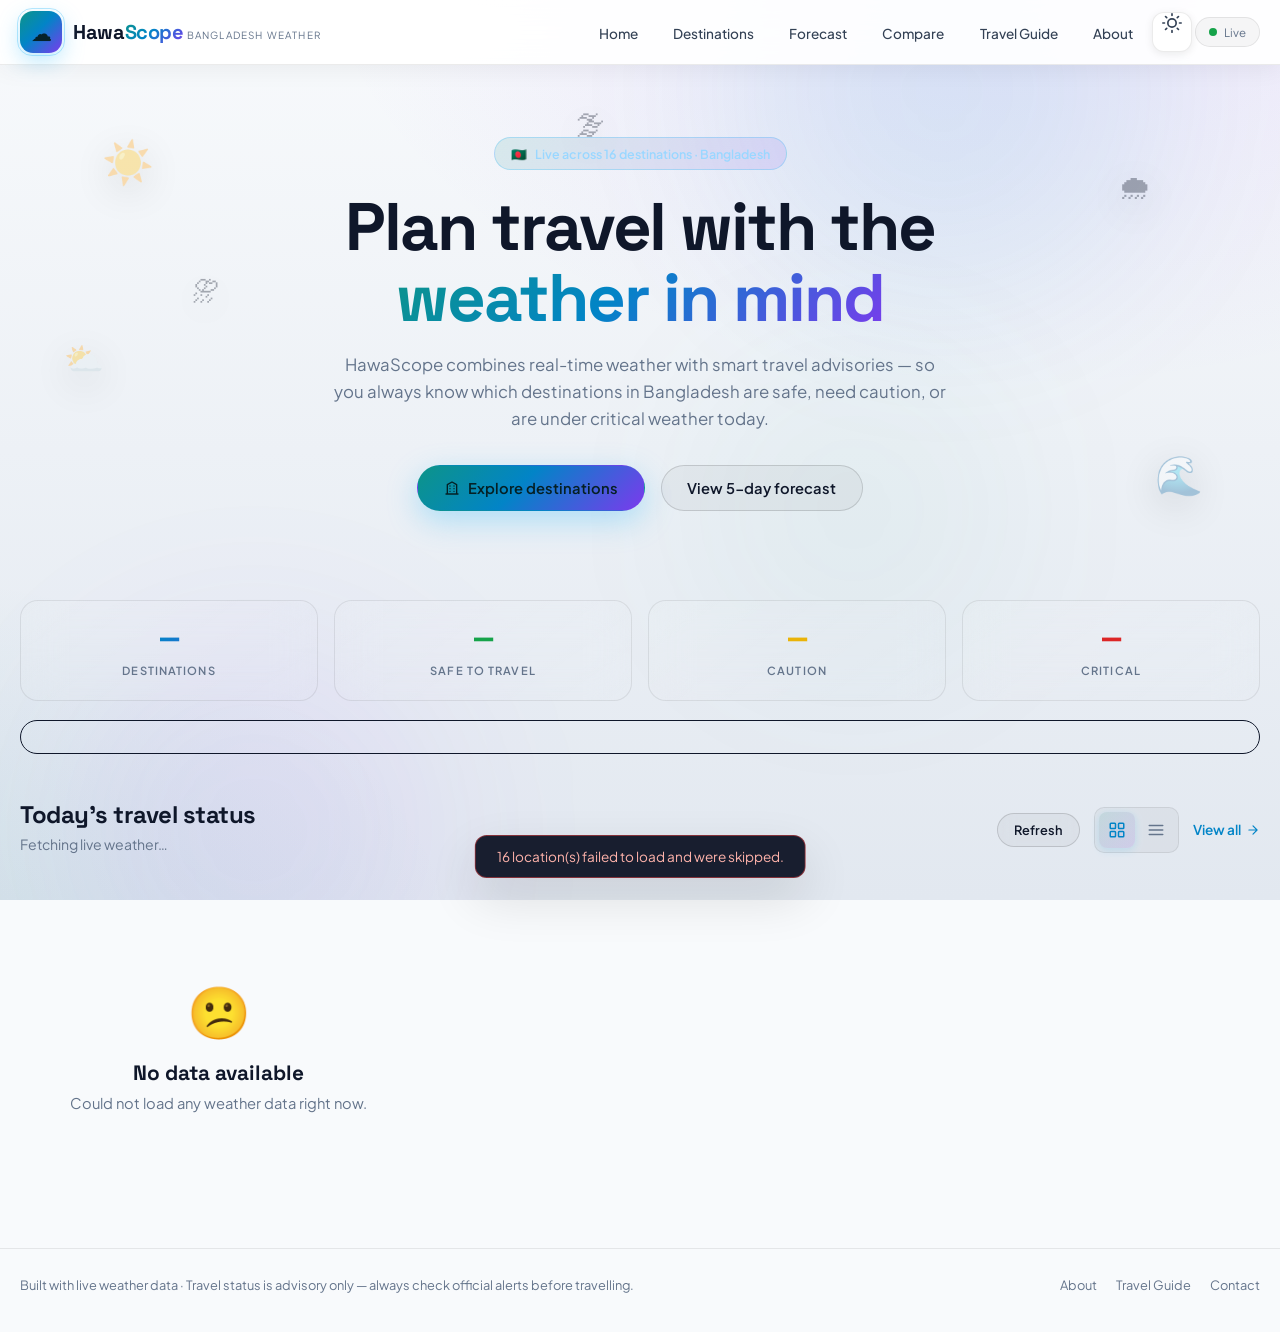
==== commit 9fe08ec7: "Use clean URLs without .html extension" ====
--- a/index.html
+++ b/index.html
@@ -20,7 +20,7 @@
 
   <nav class="navbar">
     <div class="container nav-inner">
-      <a class="logo" href="index.html">
+      <a class="logo" href="/">
         <span class="logo-mark">☁</span>
         <span>
           <span class="logo-text">Hawa<span class="grad-text">Scope</span></span>
@@ -29,12 +29,12 @@
       </a>
       <button class="nav-toggle" aria-label="Menu">☰</button>
       <ul class="nav-links">
-        <li><a class="nav-link" href="index.html">Home</a></li>
-        <li><a class="nav-link" href="destinations.html">Destinations</a></li>
-        <li><a class="nav-link" href="forecast.html">Forecast</a></li>
-        <li><a class="nav-link" href="compare.html">Compare</a></li>
-        <li><a class="nav-link" href="guide.html">Travel Guide</a></li>
-        <li><a class="nav-link" href="about.html">About</a></li>
+        <li><a class="nav-link" href="/">Home</a></li>
+        <li><a class="nav-link" href="/destinations">Destinations</a></li>
+        <li><a class="nav-link" href="/forecast">Forecast</a></li>
+        <li><a class="nav-link" href="/compare">Compare</a></li>
+        <li><a class="nav-link" href="/guide">Travel Guide</a></li>
+        <li><a class="nav-link" href="/about">About</a></li>
         <li>
           <button class="theme-toggle" id="themeToggle" aria-label="Toggle theme" title="Toggle theme">
             <svg class="theme-icon-sun" viewBox="0 0 24 24" fill="none" stroke="currentColor" stroke-width="2" stroke-linecap="round" stroke-linejoin="round"><circle cx="12" cy="12" r="5"/><path d="M12 1v2M12 21v2M4.22 4.22l1.42 1.42M18.36 18.36l1.42 1.42M1 12h2M21 12h2M4.22 19.78l1.42-1.42M18.36 5.64l1.42-1.42"/></svg>
@@ -60,11 +60,11 @@
       <h1 class="hero-title">Plan travel with the <span class="grad-text">weather in mind</span></h1>
       <p class="hero-sub">HawaScope combines real-time weather with smart travel advisories — so you always know which destinations in Bangladesh are safe, need caution, or are under critical weather today.</p>
       <div class="hero-actions">
-        <a class="btn btn-primary" href="destinations.html">
+        <a class="btn btn-primary" href="/destinations">
           <svg viewBox="0 0 24 24" fill="none" stroke="currentColor" stroke-width="2" stroke-linecap="round" stroke-linejoin="round"><path d="M3 21h18M5 21V7l7-4 7 4v14M9 9h.01M9 13h.01M9 17h.01M15 9h.01M15 13h.01M15 17h.01"/></svg>
           Explore destinations
         </a>
-        <a class="btn btn-ghost" href="forecast.html">View 5-day forecast</a>
+        <a class="btn btn-ghost" href="/forecast">View 5-day forecast</a>
       </div>
     </div>
   </header>
@@ -94,7 +94,7 @@
             <svg viewBox="0 0 24 24" fill="none" stroke="currentColor" stroke-width="2" stroke-linecap="round" stroke-linejoin="round"><line x1="3" y1="6" x2="21" y2="6"/><line x1="3" y1="12" x2="21" y2="12"/><line x1="3" y1="18" x2="21" y2="18"/></svg>
           </button>
         </div>
-        <a class="section-link" href="destinations.html">View all <svg viewBox="0 0 24 24" fill="none" stroke="currentColor" stroke-width="2" stroke-linecap="round" stroke-linejoin="round"><path d="M5 12h14M12 5l7 7-7 7"/></svg></a>
+        <a class="section-link" href="/destinations">View all <svg viewBox="0 0 24 24" fill="none" stroke="currentColor" stroke-width="2" stroke-linecap="round" stroke-linejoin="round"><path d="M5 12h14M12 5l7 7-7 7"/></svg></a>
       </div>
     </div>
 
@@ -106,9 +106,9 @@
     <div class="container footer-inner">
       <p>Built with live weather data · Travel status is advisory only — always check official alerts before travelling.</p>
       <div class="footer-links">
-        <a href="about.html">About</a>
-        <a href="guide.html">Travel Guide</a>
-        <a href="about.html#contact">Contact</a>
+        <a href="/about">About</a>
+        <a href="/guide">Travel Guide</a>
+        <a href="/about#contact">Contact</a>
       </div>
     </div>
   </footer>
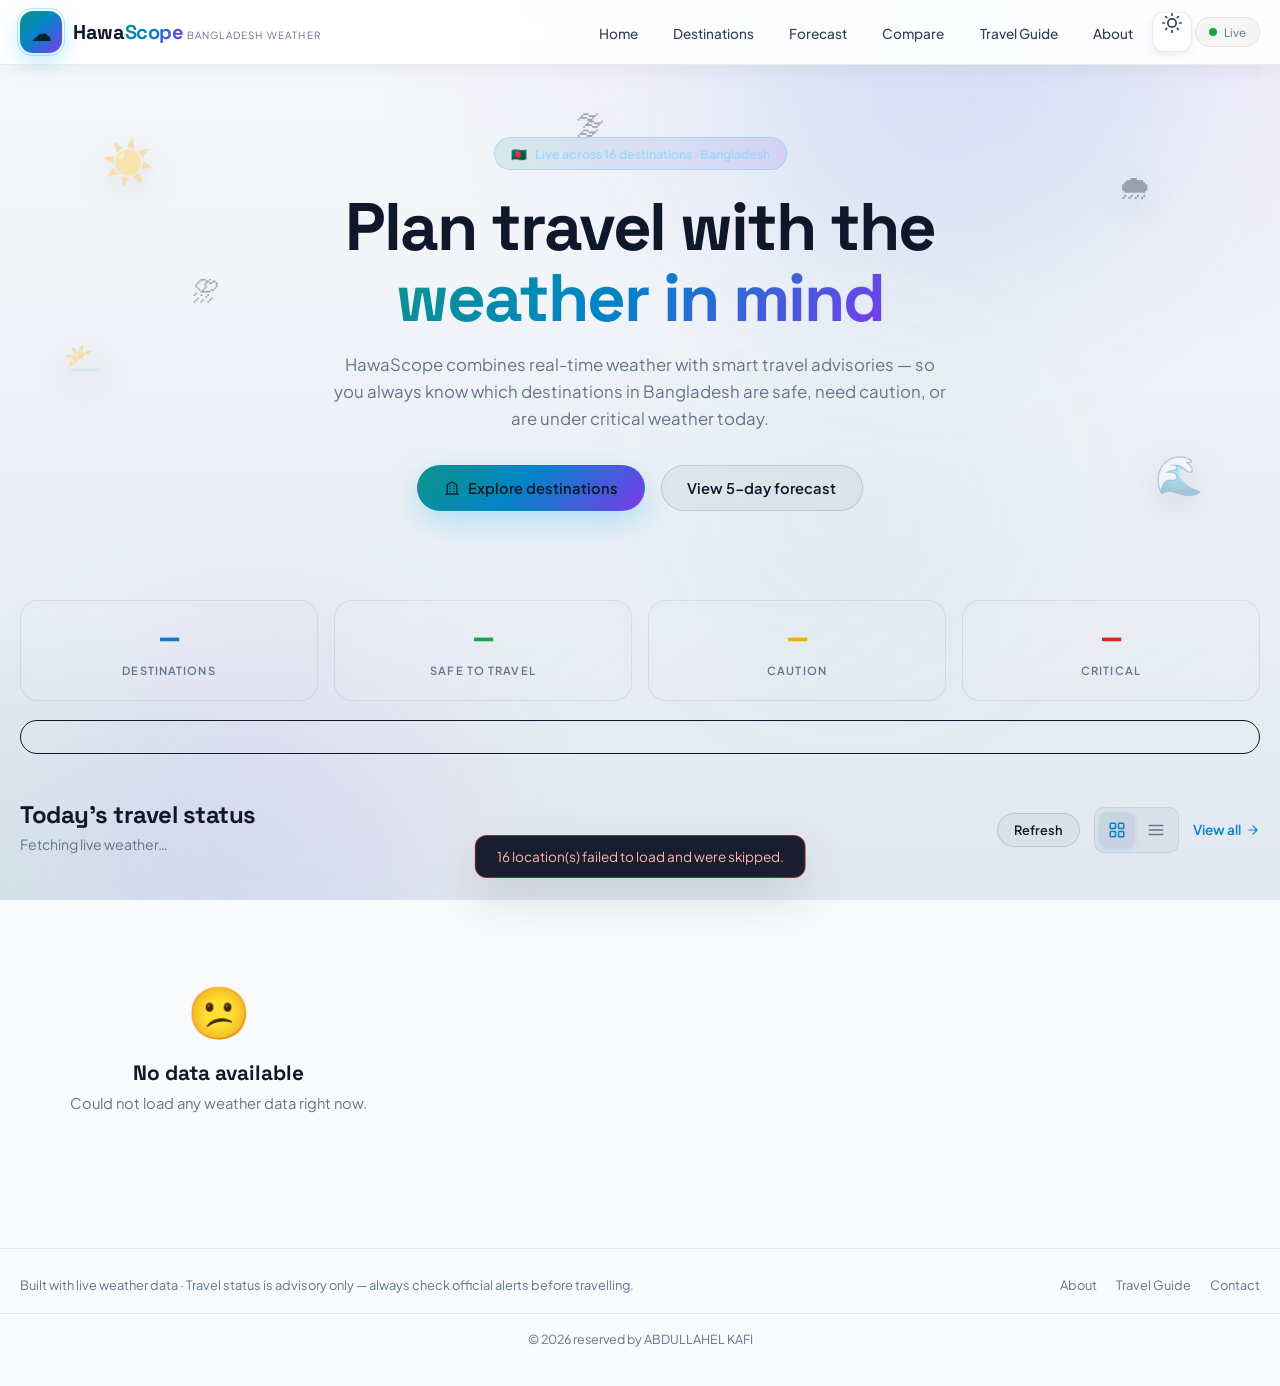
==== commit 69b753c7: "Add copyright footer line to all pages" ====
--- a/index.html
+++ b/index.html
@@ -111,6 +111,7 @@
         <a href="/about#contact">Contact</a>
       </div>
     </div>
+    <div class="footer-copy">© 2026 reserved by ABDULLAHEL KAFI</div>
   </footer>
 
   <div class="modal-overlay" id="modalOverlay" hidden>
--- a/css/style.css
+++ b/css/style.css
@@ -1861,6 +1861,7 @@
 .footer-links { display: flex; gap: 1.2rem; }
 .footer-links a { color: var(--muted); font-size: 0.8rem; text-decoration: none; }
 .footer-links a:hover { color: var(--text); }
+.footer-copy { margin-top: 1.2rem; padding-top: 1.1rem; border-top: 1px solid var(--border); text-align: center; color: var(--muted); font-size: 0.78rem; }
 
 /* ---------- Responsive ---------- */
 @media (max-width: 860px) {
